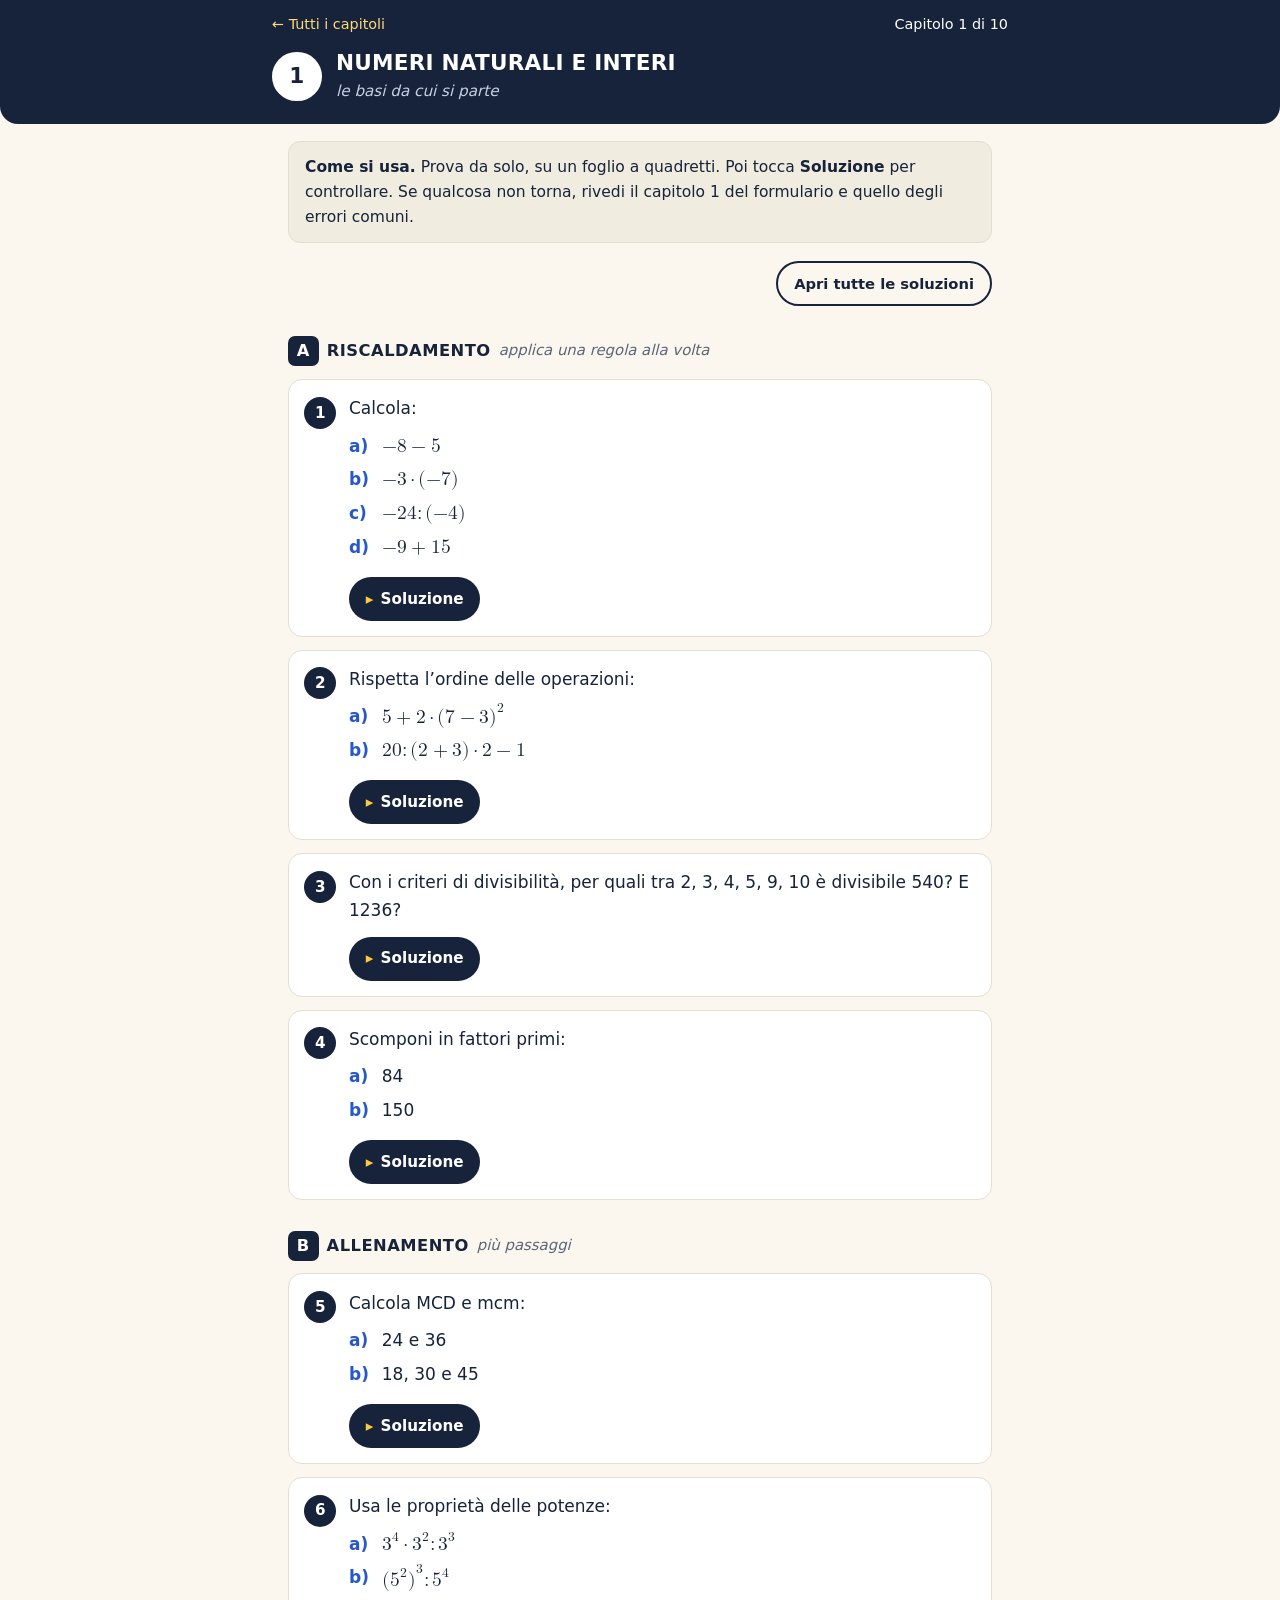
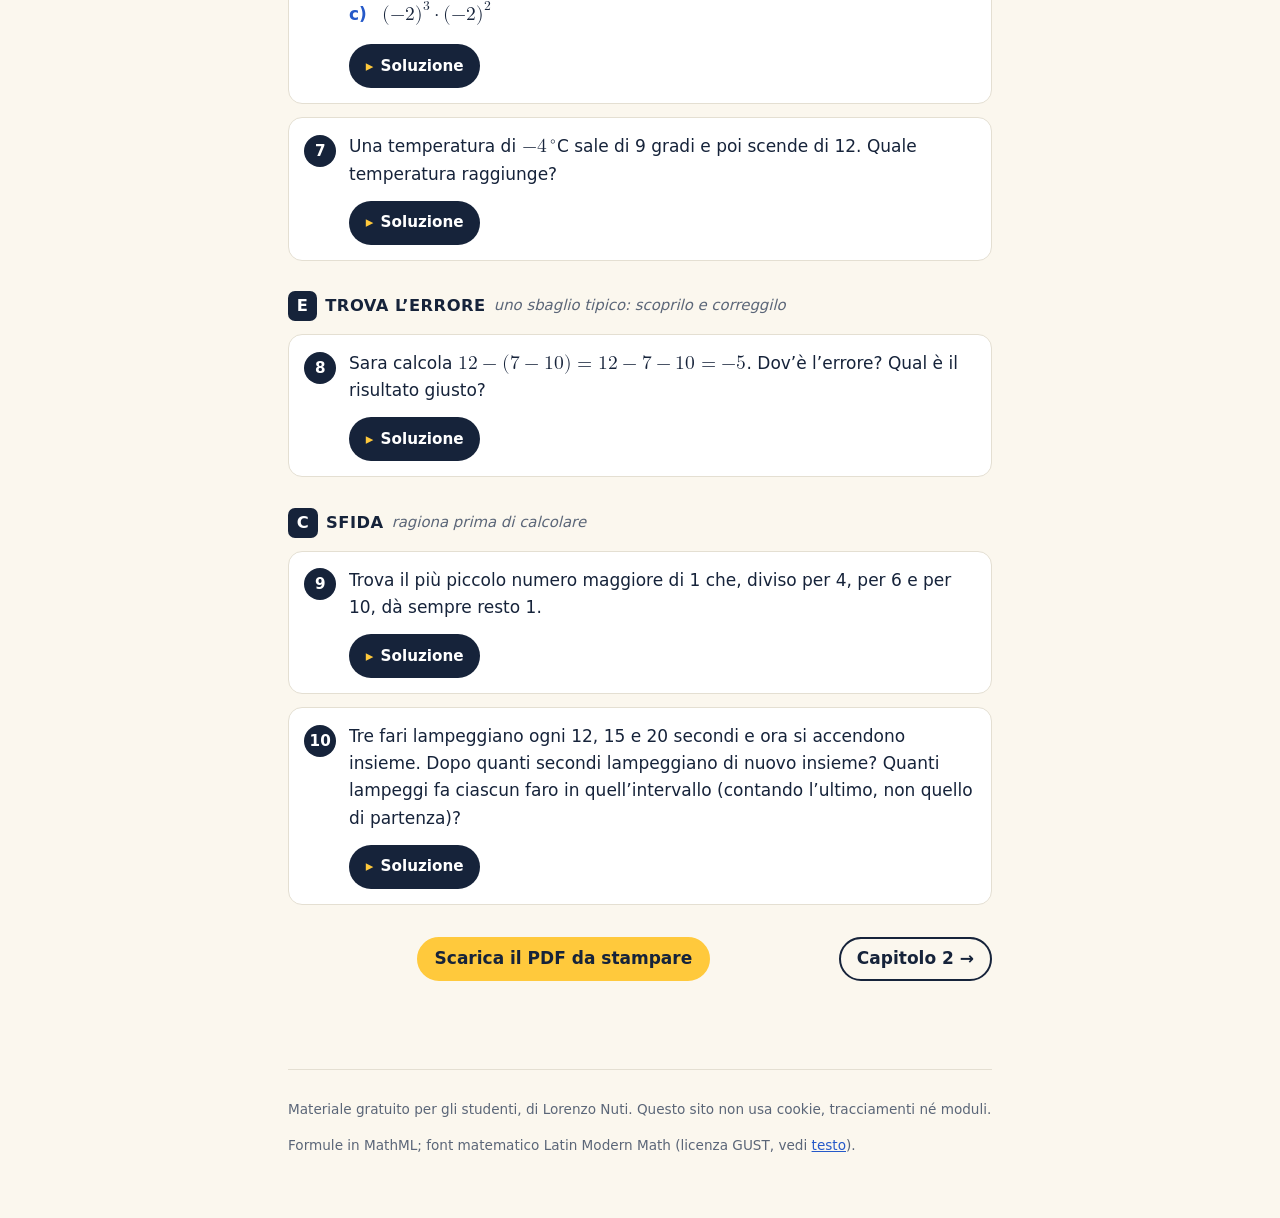
==== c1.html @ c4852291 "Add files via upload" ====
<!doctype html>
<html lang="it">
<head>
<meta charset="utf-8">
<meta name="viewport" content="width=device-width, initial-scale=1">
<meta name="theme-color" content="#16233a">
<title>Cap. 1 · Numeri naturali e interi — Matematica primo anno</title>
<meta name="description" content="Esercizi di autoverifica: Numeri naturali e interi. Matematica primo anno, di Lorenzo Nuti.">
<link rel="icon" href="data:image/svg+xml,%3Csvg xmlns='http://www.w3.org/2000/svg' viewBox='0 0 32 32'%3E%3Crect width='32' height='32' rx='7' fill='%2316233a'/%3E%3Ctext x='16' y='23' font-size='20' text-anchor='middle' fill='%23ffc93c' font-family='serif'%3E%E2%88%91%3C/text%3E%3C/svg%3E">
<link rel="stylesheet" href="style.css">
</head>
<body>
<header class="top"><div class="in">
<div class="nav"><a href="index.html">← Tutti i capitoli</a><span>Capitolo 1 di 10</span></div>
<div class="hd"><div class="badge">1</div><div><h1>Numeri naturali e interi</h1><p>le basi da cui si parte</p></div></div>
</div></header>
<main class="wrap">
<div class="how"><b>Come si usa.</b> Prova da solo, su un foglio a quadretti. Poi tocca <b>Soluzione</b> per controllare. Se qualcosa non torna, rivedi il capitolo&nbsp;1 del formulario e quello degli errori comuni.</div>
<p class="tools"><button id="tutte" type="button" hidden>Apri tutte le soluzioni</button></p>
<h2 class="lv lvA"><span class="l">A</span> Riscaldamento <small>applica una regola alla volta</small></h2>
<article class="ex" id="e1"><div class="num">1</div><div class="body"><div class="txt"><p>Calcola:</p><ul class="sub"><li><span class="lab">a)</span><span><math xmlns="http://www.w3.org/1998/Math/MathML" display="inline"><mrow><mo form="prefix">−</mo><mn>8</mn><mo>−</mo><mn>5</mn></mrow></math></span></li><li><span class="lab">b)</span><span><math xmlns="http://www.w3.org/1998/Math/MathML" display="inline"><mrow><mo form="prefix">−</mo><mn>3</mn><mo>⋅</mo><mrow><mo stretchy="false" form="prefix">(</mo><mo form="prefix">−</mo><mn>7</mn><mo stretchy="false" form="postfix">)</mo></mrow></mrow></math></span></li><li><span class="lab">c)</span><span><math xmlns="http://www.w3.org/1998/Math/MathML" display="inline"><mrow><mo form="prefix">−</mo><mn>24</mn><mo>:</mo><mrow><mo stretchy="false" form="prefix">(</mo><mo form="prefix">−</mo><mn>4</mn><mo stretchy="false" form="postfix">)</mo></mrow></mrow></math></span></li><li><span class="lab">d)</span><span><math xmlns="http://www.w3.org/1998/Math/MathML" display="inline"><mrow><mo form="prefix">−</mo><mn>9</mn><mo>+</mo><mn>15</mn></mrow></math></span></li></ul></div><details class="sol"><summary>Soluzione</summary><div class="sbody"><ul class="sub"><li><span class="lab">a)</span><span><math xmlns="http://www.w3.org/1998/Math/MathML" display="inline"><mrow><mo form="prefix">−</mo><mn>13</mn></mrow></math></span></li><li><span class="lab">b)</span><span><math display="inline" xmlns="http://www.w3.org/1998/Math/MathML"><mn>21</mn></math></span></li><li><span class="lab">c)</span><span><math display="inline" xmlns="http://www.w3.org/1998/Math/MathML"><mn>6</mn></math></span></li><li><span class="lab">d)</span><span><math display="inline" xmlns="http://www.w3.org/1998/Math/MathML"><mn>6</mn></math></span></li></ul></div></details></div></article>
<article class="ex" id="e2"><div class="num">2</div><div class="body"><div class="txt"><p>Rispetta l’ordine delle operazioni:</p><ul class="sub"><li><span class="lab">a)</span><span><math xmlns="http://www.w3.org/1998/Math/MathML" display="inline"><mrow><mn>5</mn><mo>+</mo><mn>2</mn><mo>⋅</mo><msup><mrow><mo stretchy="false" form="prefix">(</mo><mn>7</mn><mo>−</mo><mn>3</mn><mo stretchy="false" form="postfix">)</mo></mrow><mn>2</mn></msup></mrow></math></span></li><li><span class="lab">b)</span><span><math xmlns="http://www.w3.org/1998/Math/MathML" display="inline"><mrow><mn>20</mn><mo>:</mo><mrow><mo stretchy="false" form="prefix">(</mo><mn>2</mn><mo>+</mo><mn>3</mn><mo stretchy="false" form="postfix">)</mo></mrow><mo>⋅</mo><mn>2</mn><mo>−</mo><mn>1</mn></mrow></math></span></li></ul></div><details class="sol"><summary>Soluzione</summary><div class="sbody"><ul class="sub"><li><span class="lab">a)</span><span><math display="inline" xmlns="http://www.w3.org/1998/Math/MathML"><mrow><mn>5</mn><mo>+</mo><mn>2</mn><mo>⋅</mo><mn>16</mn><mo>=</mo><mn>37</mn></mrow></math></span></li><li><span class="lab">b)</span><span><math xmlns="http://www.w3.org/1998/Math/MathML" display="inline"><mrow><mn>20</mn><mo>:</mo><mn>5</mn><mo>⋅</mo><mn>2</mn><mo>−</mo><mn>1</mn></mrow></math><wbr><math xmlns="http://www.w3.org/1998/Math/MathML" display="inline"><mrow><mo form="infix">=</mo><mn>4</mn><mo>⋅</mo><mn>2</mn><mo>−</mo><mn>1</mn></mrow></math><wbr><math xmlns="http://www.w3.org/1998/Math/MathML" display="inline"><mrow><mo form="infix">=</mo><mn>7</mn></mrow></math></span></li></ul></div></details></div></article>
<article class="ex" id="e3"><div class="num">3</div><div class="body"><div class="txt"><p>Con i criteri di divisibilità, per quali tra 2, 3, 4, 5, 9, 10 è
divisibile 540? E 1236?</p></div><details class="sol"><summary>Soluzione</summary><div class="sbody"><p>540: per tutti (2, 3, 4, 5, 9, 10). 1236: per 2, 3 e 4 (le cifre
sommano
<span class="nb"><math display="inline" xmlns="http://www.w3.org/1998/Math/MathML"><mn>12</mn></math>,</span>
multiplo di 3 ma non di 9; finisce per 6; 36 è multiplo di 4).</p></div></details></div></article>
<article class="ex" id="e4"><div class="num">4</div><div class="body"><div class="txt"><p>Scomponi in fattori primi:</p><ul class="sub"><li><span class="lab">a)</span><span>84</span></li><li><span class="lab">b)</span><span>150</span></li></ul></div><details class="sol"><summary>Soluzione</summary><div class="sbody"><ul class="sub"><li><span class="lab">a)</span><span><math display="inline" xmlns="http://www.w3.org/1998/Math/MathML"><mrow><mn>84</mn><mo>=</mo><msup><mn>2</mn><mn>2</mn></msup><mo>⋅</mo><mn>3</mn><mo>⋅</mo><mn>7</mn></mrow></math></span></li><li><span class="lab">b)</span><span><math display="inline" xmlns="http://www.w3.org/1998/Math/MathML"><mrow><mn>150</mn><mo>=</mo><mn>2</mn><mo>⋅</mo><mn>3</mn><mo>⋅</mo><msup><mn>5</mn><mn>2</mn></msup></mrow></math></span></li></ul></div></details></div></article>
<h2 class="lv lvB"><span class="l">B</span> Allenamento <small>più passaggi</small></h2>
<article class="ex" id="e5"><div class="num">5</div><div class="body"><div class="txt"><p>Calcola MCD e mcm:</p><ul class="sub"><li><span class="lab">a)</span><span>24 e 36</span></li><li><span class="lab">b)</span><span>18, 30 e 45</span></li></ul></div><details class="sol"><summary>Soluzione</summary><div class="sbody"><ul class="sub"><li><span class="lab">a)</span><span><span class="nb"><math display="inline" xmlns="http://www.w3.org/1998/Math/MathML"><mrow><mn>24</mn><mo>=</mo><msup><mn>2</mn><mn>3</mn></msup><mo>⋅</mo><mn>3</mn></mrow></math>,</span>
<span class="nb"><math display="inline" xmlns="http://www.w3.org/1998/Math/MathML"><mrow><mn>36</mn><mo>=</mo><msup><mn>2</mn><mn>2</mn></msup><mo>⋅</mo><msup><mn>3</mn><mn>2</mn></msup></mrow></math>:</span>
MCD
<span class="nb"><math display="inline" xmlns="http://www.w3.org/1998/Math/MathML"><mrow><mo>=</mo><msup><mn>2</mn><mn>2</mn></msup><mo>⋅</mo><mn>3</mn><mo>=</mo><mn>12</mn></mrow></math>,</span>
mcm
<span class="nb"><math display="inline" xmlns="http://www.w3.org/1998/Math/MathML"><mrow><mo>=</mo><msup><mn>2</mn><mn>3</mn></msup><mo>⋅</mo><msup><mn>3</mn><mn>2</mn></msup><mo>=</mo><mn>72</mn></mrow></math>.</span></span></li><li><span class="lab">b)</span><span><span class="nb"><math display="inline" xmlns="http://www.w3.org/1998/Math/MathML"><mrow><mn>18</mn><mo>=</mo><mn>2</mn><mo>⋅</mo><msup><mn>3</mn><mn>2</mn></msup></mrow></math>,</span>
<span class="nb"><math display="inline" xmlns="http://www.w3.org/1998/Math/MathML"><mrow><mn>30</mn><mo>=</mo><mn>2</mn><mo>⋅</mo><mn>3</mn><mo>⋅</mo><mn>5</mn></mrow></math>,</span>
<span class="nb"><math display="inline" xmlns="http://www.w3.org/1998/Math/MathML"><mrow><mn>45</mn><mo>=</mo><msup><mn>3</mn><mn>2</mn></msup><mo>⋅</mo><mn>5</mn></mrow></math>:</span>
MCD
<span class="nb"><math display="inline" xmlns="http://www.w3.org/1998/Math/MathML"><mrow><mo>=</mo><mn>3</mn></mrow></math>,</span>
mcm
<math display="inline" xmlns="http://www.w3.org/1998/Math/MathML"><mrow><mo>=</mo><mn>2</mn><mo>⋅</mo><msup><mn>3</mn><mn>2</mn></msup><mo>⋅</mo><mn>5</mn><mo>=</mo><mn>90</mn></mrow></math></span></li></ul></div></details></div></article>
<article class="ex" id="e6"><div class="num">6</div><div class="body"><div class="txt"><p>Usa le proprietà delle potenze:</p><ul class="sub"><li><span class="lab">a)</span><span><math display="inline" xmlns="http://www.w3.org/1998/Math/MathML"><mrow><msup><mn>3</mn><mn>4</mn></msup><mo>⋅</mo><msup><mn>3</mn><mn>2</mn></msup><mo>:</mo><msup><mn>3</mn><mn>3</mn></msup></mrow></math></span></li><li><span class="lab">b)</span><span><math xmlns="http://www.w3.org/1998/Math/MathML" display="inline"><mrow><msup><mrow><mo stretchy="false" form="prefix">(</mo><msup><mn>5</mn><mn>2</mn></msup><mo stretchy="false" form="postfix">)</mo></mrow><mn>3</mn></msup><mo>:</mo><msup><mn>5</mn><mn>4</mn></msup></mrow></math></span></li><li><span class="lab">c)</span><span><math xmlns="http://www.w3.org/1998/Math/MathML" display="inline"><mrow><msup><mrow><mo stretchy="false" form="prefix">(</mo><mo form="prefix">−</mo><mn>2</mn><mo stretchy="false" form="postfix">)</mo></mrow><mn>3</mn></msup><mo>⋅</mo><msup><mrow><mo stretchy="false" form="prefix">(</mo><mo form="prefix">−</mo><mn>2</mn><mo stretchy="false" form="postfix">)</mo></mrow><mn>2</mn></msup></mrow></math></span></li></ul></div><details class="sol"><summary>Soluzione</summary><div class="sbody"><ul class="sub"><li><span class="lab">a)</span><span><math display="inline" xmlns="http://www.w3.org/1998/Math/MathML"><mrow><msup><mn>3</mn><mrow><mn>4</mn><mo>+</mo><mn>2</mn><mo>−</mo><mn>3</mn></mrow></msup><mo>=</mo><msup><mn>3</mn><mn>3</mn></msup><mo>=</mo><mn>27</mn></mrow></math></span></li><li><span class="lab">b)</span><span><math display="inline" xmlns="http://www.w3.org/1998/Math/MathML"><mrow><msup><mn>5</mn><mn>6</mn></msup><mo>:</mo><msup><mn>5</mn><mn>4</mn></msup><mo>=</mo><msup><mn>5</mn><mn>2</mn></msup><mo>=</mo><mn>25</mn></mrow></math></span></li><li><span class="lab">c)</span><span><math xmlns="http://www.w3.org/1998/Math/MathML" display="inline"><mrow><msup><mrow><mo stretchy="false" form="prefix">(</mo><mo form="prefix">−</mo><mn>2</mn><mo stretchy="false" form="postfix">)</mo></mrow><mn>5</mn></msup><mo>=</mo><mo form="prefix">−</mo><mn>32</mn></mrow></math></span></li></ul></div></details></div></article>
<article class="ex" id="e7"><div class="num">7</div><div class="body"><div class="txt"><p>Una temperatura di
<math xmlns="http://www.w3.org/1998/Math/MathML" display="inline"><mrow><mo form="prefix">−</mo><mn>4</mn><msup><mspace width="0.167em"/><mo>∘</mo></msup></mrow></math>C
sale di 9 gradi e poi scende di 12. Quale temperatura raggiunge?</p></div><details class="sol"><summary>Soluzione</summary><div class="sbody"><p><span class="nb"><math xmlns="http://www.w3.org/1998/Math/MathML" display="inline"><mrow><mo form="prefix">−</mo><mn>4</mn><mo>+</mo><mn>9</mn><mo>−</mo><mn>12</mn><mo>=</mo><mo form="prefix">−</mo><mn>7</mn></mrow></math>,</span>
quindi
<math xmlns="http://www.w3.org/1998/Math/MathML" display="inline"><mrow><mo form="prefix">−</mo><mn>7</mn><msup><mspace width="0.167em"/><mo>∘</mo></msup></mrow></math>C.</p></div></details></div></article>
<h2 class="lv lvE"><span class="l">E</span> Trova l’errore <small>uno sbaglio tipico: scoprilo e correggilo</small></h2>
<article class="ex" id="e8"><div class="num">8</div><div class="body"><div class="txt"><p>Sara calcola
<math xmlns="http://www.w3.org/1998/Math/MathML" display="inline"><mrow><mn>12</mn><mo>−</mo><mrow><mo stretchy="false" form="prefix">(</mo><mn>7</mn><mo>−</mo><mn>10</mn><mo stretchy="false" form="postfix">)</mo></mrow></mrow></math><wbr><math xmlns="http://www.w3.org/1998/Math/MathML" display="inline"><mrow><mo form="infix">=</mo><mn>12</mn><mo>−</mo><mn>7</mn><mo>−</mo><mn>10</mn></mrow></math><wbr><span class="nb"><math xmlns="http://www.w3.org/1998/Math/MathML" display="inline"><mrow><mo form="infix">=</mo><mo form="prefix">−</mo><mn>5</mn></mrow></math>.</span>
Dov’è l’errore? Qual è il risultato giusto?</p></div><details class="sol"><summary>Soluzione</summary><div class="sbody"><p>Il segno meno davanti alla parentesi cambia i segni di tutti i
termini:
<math xmlns="http://www.w3.org/1998/Math/MathML" display="inline"><mrow><mn>12</mn><mo>−</mo><mrow><mo stretchy="false" form="prefix">(</mo><mn>7</mn><mo>−</mo><mn>10</mn><mo stretchy="false" form="postfix">)</mo></mrow></mrow></math><wbr><math xmlns="http://www.w3.org/1998/Math/MathML" display="inline"><mrow><mo form="infix">=</mo><mn>12</mn><mo>−</mo><mn>7</mn><mo>+</mo><mn>10</mn></mrow></math><wbr><span class="nb"><math xmlns="http://www.w3.org/1998/Math/MathML" display="inline"><mrow><mo form="infix">=</mo><mn>15</mn></mrow></math>.</span></p></div></details></div></article>
<h2 class="lv lvC"><span class="l">C</span> Sfida <small>ragiona prima di calcolare</small></h2>
<article class="ex" id="e9"><div class="num">9</div><div class="body"><div class="txt"><p>Trova il più piccolo numero maggiore di 1 che, diviso per 4, per 6 e
per 10, dà sempre resto 1.</p></div><details class="sol"><summary>Soluzione</summary><div class="sbody"><p>Il numero meno 1 deve essere multiplo di 4, 6 e 10:
<span class="nb"><math xmlns="http://www.w3.org/1998/Math/MathML" display="inline"><mrow><mtext mathvariant="normal">mcm</mtext><mrow><mo stretchy="false" form="prefix">(</mo><mn>4</mn><mo>,</mo><mn>6</mn><mo>,</mo><mn>10</mn><mo stretchy="false" form="postfix">)</mo></mrow><mo>=</mo><mn>60</mn></mrow></math>.</span>
Il numero è
<span class="nb"><math display="inline" xmlns="http://www.w3.org/1998/Math/MathML"><mrow><mn>60</mn><mo>+</mo><mn>1</mn><mo>=</mo><mn>61</mn></mrow></math>.</span></p></div></details></div></article>
<article class="ex" id="e10"><div class="num">10</div><div class="body"><div class="txt"><p>Tre fari lampeggiano ogni 12, 15 e 20 secondi e ora si accendono
insieme. Dopo quanti secondi lampeggiano di nuovo insieme? Quanti
lampeggi fa ciascun faro in quell’intervallo (contando l’ultimo, non
quello di partenza)?</p></div><details class="sol"><summary>Soluzione</summary><div class="sbody"><p><math xmlns="http://www.w3.org/1998/Math/MathML" display="inline"><mrow><mtext mathvariant="normal">mcm</mtext><mrow><mo stretchy="false" form="prefix">(</mo><mn>12</mn><mo>,</mo><mn>15</mn><mo>,</mo><mn>20</mn><mo stretchy="false" form="postfix">)</mo></mrow></mrow></math><wbr><span class="nb"><math xmlns="http://www.w3.org/1998/Math/MathML" display="inline"><mrow><mo form="infix">=</mo><mn>60</mn></mrow></math>:</span>
dopo 60 secondi. Lampeggi:
<span class="nb"><math display="inline" xmlns="http://www.w3.org/1998/Math/MathML"><mrow><mn>60</mn><mo>:</mo><mn>12</mn><mo>=</mo><mn>5</mn></mrow></math>,</span>
<span class="nb"><math display="inline" xmlns="http://www.w3.org/1998/Math/MathML"><mrow><mn>60</mn><mo>:</mo><mn>15</mn><mo>=</mo><mn>4</mn></mrow></math>,</span>
<span class="nb"><math display="inline" xmlns="http://www.w3.org/1998/Math/MathML"><mrow><mn>60</mn><mo>:</mo><mn>20</mn><mo>=</mo><mn>3</mn></mrow></math>.</span></p></div></details></div></article>
<nav class="bottom" aria-label="Navigazione tra i capitoli"><span></span><a class="pdf" href="c1.pdf">Scarica il PDF da stampare</a><a href="c2.html">Capitolo 2 →</a></nav>
</main>
<div class="wrap"><footer>
<p>Materiale gratuito per gli studenti, di Lorenzo Nuti. Questo sito non usa cookie, tracciamenti né moduli.</p>
<p>Formule in MathML; font matematico Latin Modern Math (licenza GUST, vedi <a href="LICENZA-font-GUST.txt">testo</a>).</p>
</footer>
</div>
<script>
(function(){var b=document.getElementById('tutte');if(!b)return;b.hidden=false;var open=false;
b.addEventListener('click',function(){open=!open;
document.querySelectorAll('details.sol').forEach(function(d){d.open=open;});
b.textContent=open?'Chiudi tutte le soluzioni':'Apri tutte le soluzioni';});})();
</script>
</body></html>
---- style.css ----
/* Sito esercizi - Matematica primo anno. Nessuna risorsa esterna: font di sistema + font matematico incluso. */
@font-face{font-family:"Latin Modern Math";src:url("latinmodern-math.woff") format("woff");font-display:swap}
:root{--navy:#16233a;--azure:#2f6fed;--azureD:#2559c9;--amber:#ffc93c;
  --bg:#fbf7ee;--card:#ffffff;--ink:#16233a;--muted:#5b6678;--line:#e4dfd2;--soft:#f1ece0}
@media (prefers-color-scheme:dark){
  :root{--bg:#0f1829;--card:#172338;--ink:#eef1f7;--muted:#a6b0c2;--line:#2a3a56;--soft:#1d2c46;--azureD:#8fb4ff}
}
*{box-sizing:border-box}
html{-webkit-text-size-adjust:100%}
body{margin:0;background:var(--bg);color:var(--ink);
  font-family:system-ui,-apple-system,"Segoe UI",Roboto,"Helvetica Neue",Arial,sans-serif;
  font-size:1.0625rem;line-height:1.6}
math{font-family:"Latin Modern Math",math;font-size:1.15em}
.wrap{max-width:46rem;margin:0 auto;padding:0 1rem 3rem}
a{color:var(--azureD)}
a:focus-visible,summary:focus-visible,button:focus-visible{outline:3px solid var(--amber);outline-offset:2px}

.top{background:var(--navy);color:#fff;border-radius:0 0 18px 18px;padding:.8rem 1rem 1.3rem}
.top .in{max-width:46rem;margin:0 auto}
.nav{display:flex;justify-content:space-between;gap:.5rem;font-size:.9rem;margin-bottom:.9rem}
.nav a{color:#ffd978;text-decoration:none}
.hd{display:flex;align-items:center;gap:.9rem}
.badge{flex:none;width:3.1rem;height:3.1rem;border-radius:50%;background:#fff;color:var(--navy);
  display:flex;align-items:center;justify-content:center;font-weight:800;font-size:1.35rem}
.hd h1{margin:0;font-size:1.35rem;line-height:1.2;letter-spacing:.01em;text-transform:uppercase}
.hd p{margin:.15rem 0 0;color:#c7d0e2;font-style:italic;font-size:.95rem}

.how{background:var(--soft);border:1px solid var(--line);border-radius:12px;padding:.8rem 1rem;margin:1.1rem 0;font-size:.97rem}
.tools{margin:.2rem 0 0;text-align:right}
button{font:inherit;font-weight:600;font-size:.92rem;border:2px solid var(--navy);background:transparent;color:var(--ink);
  border-radius:999px;padding:.55rem 1rem;min-height:44px;cursor:pointer}
@media (prefers-color-scheme:dark){button{border-color:var(--amber)}}

h2.lv{display:flex;flex-wrap:wrap;align-items:center;gap:.5rem;margin:1.9rem 0 .2rem;font-size:1.02rem;text-transform:uppercase;letter-spacing:.03em}
h2.lv .l{background:var(--navy);color:#fff;border-radius:7px;padding:.12rem .55rem;font-weight:800}
h2.lv small{text-transform:none;letter-spacing:0;font-weight:400;font-style:italic;color:var(--muted);font-size:.93rem}
.lvE .l{background:var(--amber);color:var(--navy)}
.lvC .l{background:var(--azure)}

.ex{display:flex;gap:.8rem;background:var(--card);border:1px solid var(--line);border-radius:14px;padding:.95rem;margin:.8rem 0}
.num{flex:none;width:2rem;height:2rem;border-radius:50%;background:var(--navy);color:#fff;font-weight:700;font-size:.95rem;
  display:flex;align-items:center;justify-content:center;margin-top:.1rem}
.body{flex:1;min-width:0}
.txt p{margin:0}
.sub{list-style:none;margin:.45rem 0 0;padding:0}
.sub li{display:flex;gap:.55rem;padding:.2rem 0}
.lab{flex:none;min-width:1.5rem;font-weight:700;color:var(--azureD)}
.sub li>span:last-child{min-width:0}

details.sol{margin-top:.8rem}
summary{display:inline-flex;align-items:center;min-height:44px;padding:0 1.05rem;border-radius:999px;
  background:var(--navy);color:#fff;font-weight:600;font-size:.95rem;cursor:pointer;list-style:none;user-select:none}
summary::-webkit-details-marker{display:none}
summary::before{content:"\25B8";margin-right:.45rem;color:var(--amber)}
details[open] summary::before{content:"\25BE"}
.sbody{margin-top:.6rem;padding:.7rem .9rem;border-left:5px solid var(--amber);background:var(--soft);border-radius:0 10px 10px 0}
.sbody p{margin:0}

.bottom{display:flex;flex-wrap:wrap;gap:.6rem;justify-content:space-between;margin:2rem 0 1rem}
.bottom a{display:inline-flex;align-items:center;min-height:44px;padding:0 1rem;border-radius:999px;border:2px solid var(--navy);
  text-decoration:none;font-weight:600;color:var(--ink)}
.bottom a.pdf{background:var(--amber);border-color:var(--amber);color:var(--navy)}
@media (prefers-color-scheme:dark){.bottom a{border-color:var(--amber)}}
footer{color:var(--muted);font-size:.85rem;border-top:1px solid var(--line);padding-top:1rem;margin-top:1.5rem}

/* indice */
.grid{display:grid;gap:.7rem;grid-template-columns:1fr;margin:1.2rem 0}
@media (min-width:560px){.grid{grid-template-columns:1fr 1fr}}
.card{display:flex;align-items:center;gap:.85rem;background:var(--card);border:1px solid var(--line);border-radius:14px;padding:.85rem;
  text-decoration:none;color:var(--ink);min-height:4.2rem}
.card:hover{border-color:var(--azure)}
.card .badge{width:2.6rem;height:2.6rem;font-size:1.1rem;background:var(--navy);color:#fff}
.card b{display:block;line-height:1.25}
.card small{color:var(--muted)}
.steps{margin:.3rem 0 0;padding-left:1.2rem}

/* rete di sicurezza: una formula che non riesce ad andare a capo scorre dentro il suo riquadro */
.txt,.sbody{overflow-x:auto;overflow-y:hidden}

/* schermi stretti: meno margini annidati, cosi' le formule hanno piu' spazio */
@media (max-width:430px){
  .wrap{padding-left:.75rem;padding-right:.75rem}
  .top{padding-left:.75rem;padding-right:.75rem}
  .ex{gap:.5rem;padding:.8rem .7rem}
  .num{width:1.7rem;height:1.7rem;font-size:.85rem}
  .sbody{padding:.55rem .6rem;border-left-width:4px}
  .sub li{gap:.4rem}
  .lab{min-width:1.2rem}
}
@media (max-width:380px){ math{font-size:1.05em} body{font-size:1rem} }

.card small{display:block;line-height:1.35;margin-top:.15rem}

.nb{white-space:nowrap}

.txt>.sub:first-child{margin-top:0}
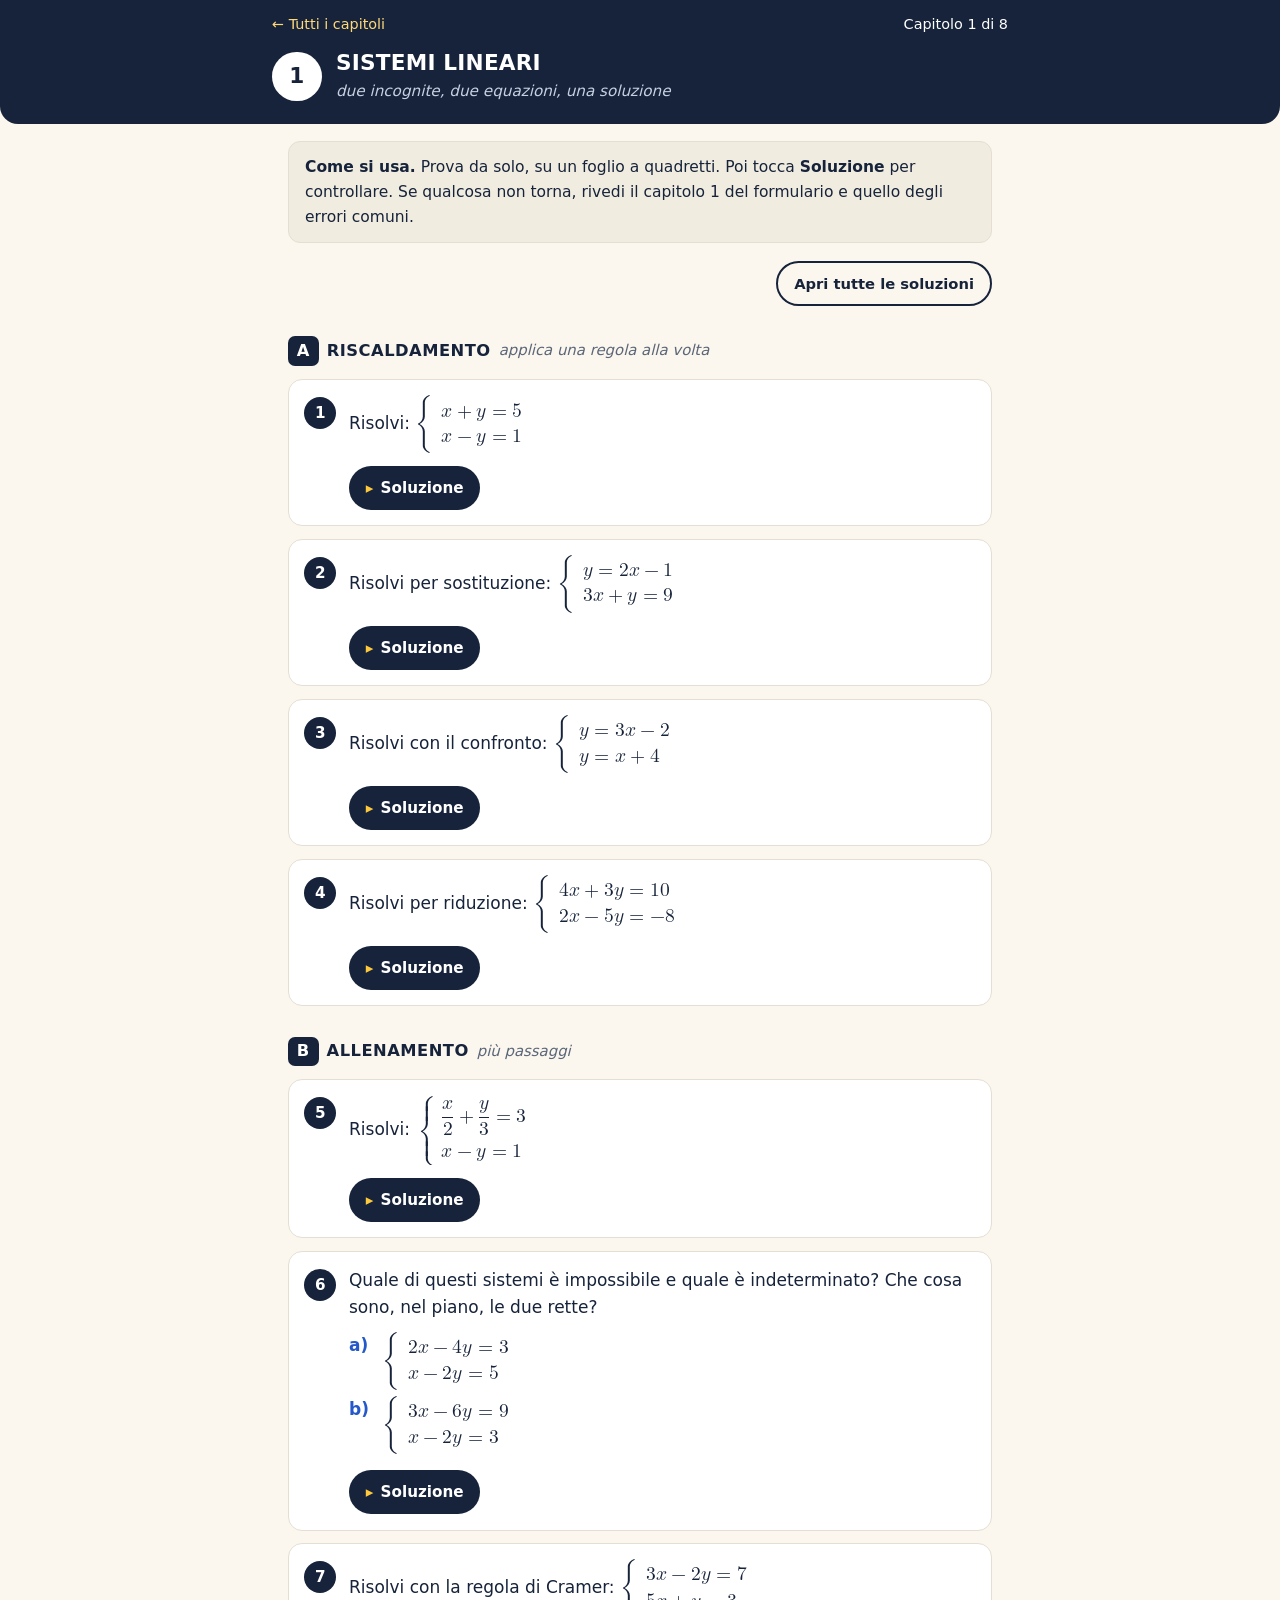
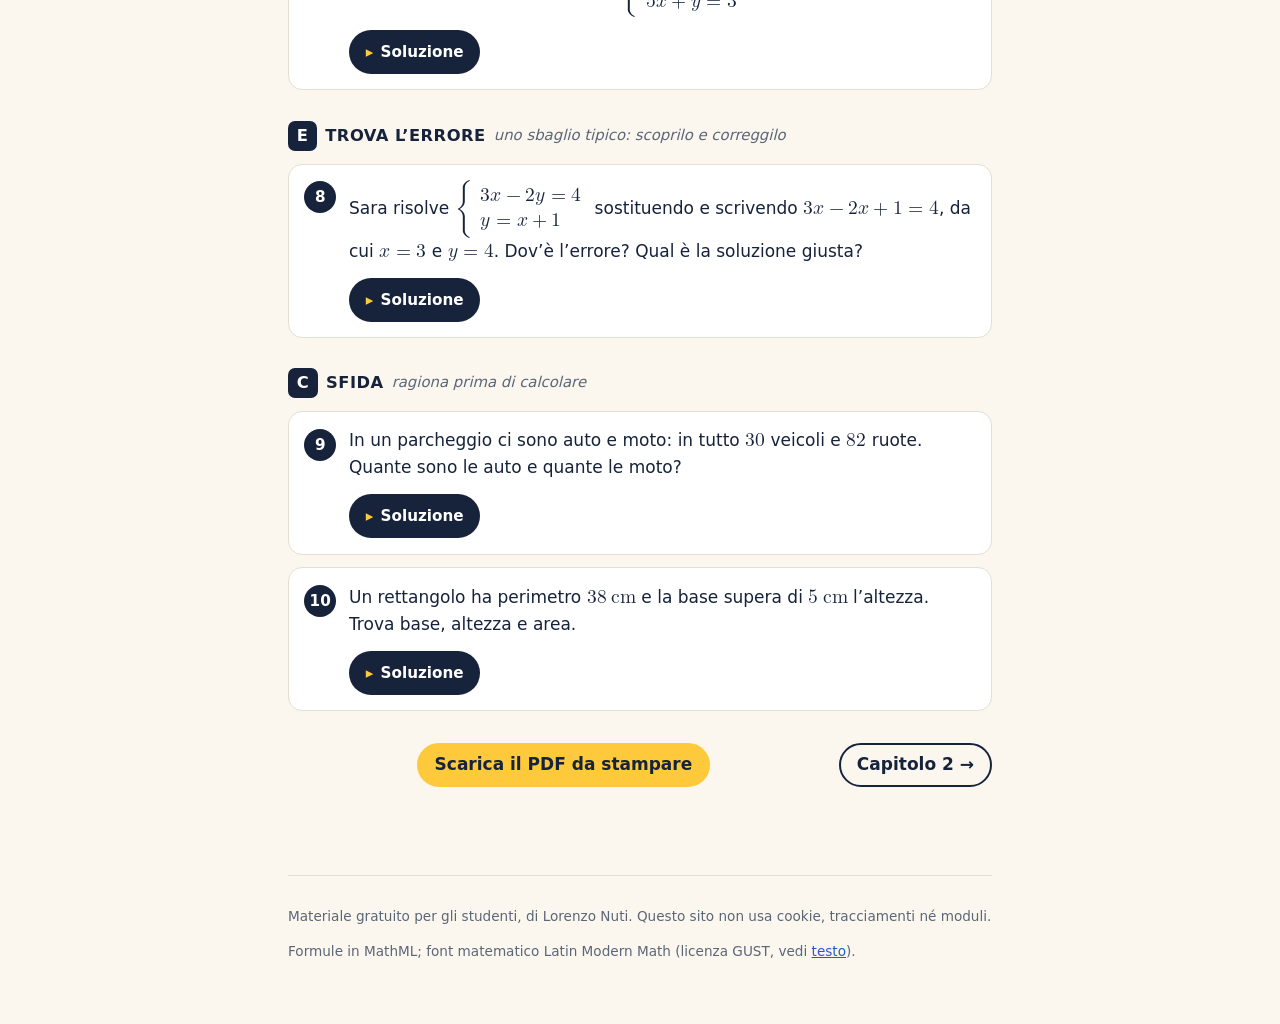
==== commit ff05a2a7: "Add files via upload Es seconda" ====
--- a/c1.html
+++ b/c1.html
@@ -4,72 +4,38 @@
 <meta charset="utf-8">
 <meta name="viewport" content="width=device-width, initial-scale=1">
 <meta name="theme-color" content="#16233a">
-<title>Cap. 1 · Numeri naturali e interi — Matematica primo anno</title>
-<meta name="description" content="Esercizi di autoverifica: Numeri naturali e interi. Matematica primo anno, di Lorenzo Nuti.">
+<title>Cap. 1 · Sistemi lineari — Matematica secondo anno</title>
+<meta name="description" content="Esercizi di autoverifica: Sistemi lineari. Matematica secondo anno, di Lorenzo Nuti.">
 <link rel="icon" href="data:image/svg+xml,%3Csvg xmlns='http://www.w3.org/2000/svg' viewBox='0 0 32 32'%3E%3Crect width='32' height='32' rx='7' fill='%2316233a'/%3E%3Ctext x='16' y='23' font-size='20' text-anchor='middle' fill='%23ffc93c' font-family='serif'%3E%E2%88%91%3C/text%3E%3C/svg%3E">
-<link rel="stylesheet" href="style.css">
+<link rel="stylesheet" href="../style.css">
 </head>
 <body>
 <header class="top"><div class="in">
-<div class="nav"><a href="index.html">← Tutti i capitoli</a><span>Capitolo 1 di 10</span></div>
-<div class="hd"><div class="badge">1</div><div><h1>Numeri naturali e interi</h1><p>le basi da cui si parte</p></div></div>
+<div class="nav"><a href="index.html">← Tutti i capitoli</a><span>Capitolo 1 di 8</span></div>
+<div class="hd"><div class="badge">1</div><div><h1>Sistemi lineari</h1><p>due incognite, due equazioni, una soluzione</p></div></div>
 </div></header>
 <main class="wrap">
 <div class="how"><b>Come si usa.</b> Prova da solo, su un foglio a quadretti. Poi tocca <b>Soluzione</b> per controllare. Se qualcosa non torna, rivedi il capitolo&nbsp;1 del formulario e quello degli errori comuni.</div>
 <p class="tools"><button id="tutte" type="button" hidden>Apri tutte le soluzioni</button></p>
 <h2 class="lv lvA"><span class="l">A</span> Riscaldamento <small>applica una regola alla volta</small></h2>
-<article class="ex" id="e1"><div class="num">1</div><div class="body"><div class="txt"><p>Calcola:</p><ul class="sub"><li><span class="lab">a)</span><span><math xmlns="http://www.w3.org/1998/Math/MathML" display="inline"><mrow><mo form="prefix">−</mo><mn>8</mn><mo>−</mo><mn>5</mn></mrow></math></span></li><li><span class="lab">b)</span><span><math xmlns="http://www.w3.org/1998/Math/MathML" display="inline"><mrow><mo form="prefix">−</mo><mn>3</mn><mo>⋅</mo><mrow><mo stretchy="false" form="prefix">(</mo><mo form="prefix">−</mo><mn>7</mn><mo stretchy="false" form="postfix">)</mo></mrow></mrow></math></span></li><li><span class="lab">c)</span><span><math xmlns="http://www.w3.org/1998/Math/MathML" display="inline"><mrow><mo form="prefix">−</mo><mn>24</mn><mo>:</mo><mrow><mo stretchy="false" form="prefix">(</mo><mo form="prefix">−</mo><mn>4</mn><mo stretchy="false" form="postfix">)</mo></mrow></mrow></math></span></li><li><span class="lab">d)</span><span><math xmlns="http://www.w3.org/1998/Math/MathML" display="inline"><mrow><mo form="prefix">−</mo><mn>9</mn><mo>+</mo><mn>15</mn></mrow></math></span></li></ul></div><details class="sol"><summary>Soluzione</summary><div class="sbody"><ul class="sub"><li><span class="lab">a)</span><span><math xmlns="http://www.w3.org/1998/Math/MathML" display="inline"><mrow><mo form="prefix">−</mo><mn>13</mn></mrow></math></span></li><li><span class="lab">b)</span><span><math display="inline" xmlns="http://www.w3.org/1998/Math/MathML"><mn>21</mn></math></span></li><li><span class="lab">c)</span><span><math display="inline" xmlns="http://www.w3.org/1998/Math/MathML"><mn>6</mn></math></span></li><li><span class="lab">d)</span><span><math display="inline" xmlns="http://www.w3.org/1998/Math/MathML"><mn>6</mn></math></span></li></ul></div></details></div></article>
-<article class="ex" id="e2"><div class="num">2</div><div class="body"><div class="txt"><p>Rispetta l’ordine delle operazioni:</p><ul class="sub"><li><span class="lab">a)</span><span><math xmlns="http://www.w3.org/1998/Math/MathML" display="inline"><mrow><mn>5</mn><mo>+</mo><mn>2</mn><mo>⋅</mo><msup><mrow><mo stretchy="false" form="prefix">(</mo><mn>7</mn><mo>−</mo><mn>3</mn><mo stretchy="false" form="postfix">)</mo></mrow><mn>2</mn></msup></mrow></math></span></li><li><span class="lab">b)</span><span><math xmlns="http://www.w3.org/1998/Math/MathML" display="inline"><mrow><mn>20</mn><mo>:</mo><mrow><mo stretchy="false" form="prefix">(</mo><mn>2</mn><mo>+</mo><mn>3</mn><mo stretchy="false" form="postfix">)</mo></mrow><mo>⋅</mo><mn>2</mn><mo>−</mo><mn>1</mn></mrow></math></span></li></ul></div><details class="sol"><summary>Soluzione</summary><div class="sbody"><ul class="sub"><li><span class="lab">a)</span><span><math display="inline" xmlns="http://www.w3.org/1998/Math/MathML"><mrow><mn>5</mn><mo>+</mo><mn>2</mn><mo>⋅</mo><mn>16</mn><mo>=</mo><mn>37</mn></mrow></math></span></li><li><span class="lab">b)</span><span><math xmlns="http://www.w3.org/1998/Math/MathML" display="inline"><mrow><mn>20</mn><mo>:</mo><mn>5</mn><mo>⋅</mo><mn>2</mn><mo>−</mo><mn>1</mn></mrow></math><wbr><math xmlns="http://www.w3.org/1998/Math/MathML" display="inline"><mrow><mo form="infix">=</mo><mn>4</mn><mo>⋅</mo><mn>2</mn><mo>−</mo><mn>1</mn></mrow></math><wbr><math xmlns="http://www.w3.org/1998/Math/MathML" display="inline"><mrow><mo form="infix">=</mo><mn>7</mn></mrow></math></span></li></ul></div></details></div></article>
-<article class="ex" id="e3"><div class="num">3</div><div class="body"><div class="txt"><p>Con i criteri di divisibilità, per quali tra 2, 3, 4, 5, 9, 10 è
-divisibile 540? E 1236?</p></div><details class="sol"><summary>Soluzione</summary><div class="sbody"><p>540: per tutti (2, 3, 4, 5, 9, 10). 1236: per 2, 3 e 4 (le cifre
-sommano
-<span class="nb"><math display="inline" xmlns="http://www.w3.org/1998/Math/MathML"><mn>12</mn></math>,</span>
-multiplo di 3 ma non di 9; finisce per 6; 36 è multiplo di 4).</p></div></details></div></article>
-<article class="ex" id="e4"><div class="num">4</div><div class="body"><div class="txt"><p>Scomponi in fattori primi:</p><ul class="sub"><li><span class="lab">a)</span><span>84</span></li><li><span class="lab">b)</span><span>150</span></li></ul></div><details class="sol"><summary>Soluzione</summary><div class="sbody"><ul class="sub"><li><span class="lab">a)</span><span><math display="inline" xmlns="http://www.w3.org/1998/Math/MathML"><mrow><mn>84</mn><mo>=</mo><msup><mn>2</mn><mn>2</mn></msup><mo>⋅</mo><mn>3</mn><mo>⋅</mo><mn>7</mn></mrow></math></span></li><li><span class="lab">b)</span><span><math display="inline" xmlns="http://www.w3.org/1998/Math/MathML"><mrow><mn>150</mn><mo>=</mo><mn>2</mn><mo>⋅</mo><mn>3</mn><mo>⋅</mo><msup><mn>5</mn><mn>2</mn></msup></mrow></math></span></li></ul></div></details></div></article>
+<article class="ex" id="e1"><div class="num">1</div><div class="body"><div class="txt"><p>Risolvi: <math display="inline" xmlns="http://www.w3.org/1998/Math/MathML"><mrow><mo stretchy="true" form="prefix">{</mo><mtable><mtr><mtd columnalign="left" style="text-align: left"><mi>x</mi><mo>+</mo><mi>y</mi><mo>=</mo><mn>5</mn></mtd></mtr><mtr><mtd columnalign="left" style="text-align: left"><mi>x</mi><mo>−</mo><mi>y</mi><mo>=</mo><mn>1</mn></mtd></mtr></mtable></mrow></math></p></div><details class="sol"><summary>Soluzione</summary><div class="sbody"><p><math display="inline" xmlns="http://www.w3.org/1998/Math/MathML"><mrow><mrow><mo stretchy="false" form="prefix">(</mo><mi>x</mi><mo>;</mo><mi>y</mi><mo stretchy="false" form="postfix">)</mo></mrow><mo>=</mo><mrow><mo stretchy="false" form="prefix">(</mo><mn>3</mn><mo>;</mo><mn>2</mn><mo stretchy="false" form="postfix">)</mo></mrow></mrow></math></p></div></details></div></article>
+<article class="ex" id="e2"><div class="num">2</div><div class="body"><div class="txt"><p>Risolvi per sostituzione: <math display="inline" xmlns="http://www.w3.org/1998/Math/MathML"><mrow><mo stretchy="true" form="prefix">{</mo><mtable><mtr><mtd columnalign="left" style="text-align: left"><mi>y</mi><mo>=</mo><mn>2</mn><mi>x</mi><mo>−</mo><mn>1</mn></mtd></mtr><mtr><mtd columnalign="left" style="text-align: left"><mn>3</mn><mi>x</mi><mo>+</mo><mi>y</mi><mo>=</mo><mn>9</mn></mtd></mtr></mtable></mrow></math></p></div><details class="sol"><summary>Soluzione</summary><div class="sbody"><p><math display="inline" xmlns="http://www.w3.org/1998/Math/MathML"><mrow><mrow><mo stretchy="false" form="prefix">(</mo><mi>x</mi><mo>;</mo><mi>y</mi><mo stretchy="false" form="postfix">)</mo></mrow><mo>=</mo><mrow><mo stretchy="false" form="prefix">(</mo><mn>2</mn><mo>;</mo><mn>3</mn><mo stretchy="false" form="postfix">)</mo></mrow></mrow></math></p></div></details></div></article>
+<article class="ex" id="e3"><div class="num">3</div><div class="body"><div class="txt"><p>Risolvi con il confronto: <math display="inline" xmlns="http://www.w3.org/1998/Math/MathML"><mrow><mo stretchy="true" form="prefix">{</mo><mtable><mtr><mtd columnalign="left" style="text-align: left"><mi>y</mi><mo>=</mo><mn>3</mn><mi>x</mi><mo>−</mo><mn>2</mn></mtd></mtr><mtr><mtd columnalign="left" style="text-align: left"><mi>y</mi><mo>=</mo><mi>x</mi><mo>+</mo><mn>4</mn></mtd></mtr></mtable></mrow></math></p></div><details class="sol"><summary>Soluzione</summary><div class="sbody"><p><math display="inline" xmlns="http://www.w3.org/1998/Math/MathML"><mrow><mrow><mo stretchy="false" form="prefix">(</mo><mi>x</mi><mo>;</mo><mi>y</mi><mo stretchy="false" form="postfix">)</mo></mrow><mo>=</mo><mrow><mo stretchy="false" form="prefix">(</mo><mn>3</mn><mo>;</mo><mn>7</mn><mo stretchy="false" form="postfix">)</mo></mrow></mrow></math></p></div></details></div></article>
+<article class="ex" id="e4"><div class="num">4</div><div class="body"><div class="txt"><p>Risolvi per riduzione: <math display="inline" xmlns="http://www.w3.org/1998/Math/MathML"><mrow><mo stretchy="true" form="prefix">{</mo><mtable><mtr><mtd columnalign="left" style="text-align: left"><mn>4</mn><mi>x</mi><mo>+</mo><mn>3</mn><mi>y</mi><mo>=</mo><mn>10</mn></mtd></mtr><mtr><mtd columnalign="left" style="text-align: left"><mn>2</mn><mi>x</mi><mo>−</mo><mn>5</mn><mi>y</mi><mo>=</mo><mo form="prefix">−</mo><mn>8</mn></mtd></mtr></mtable></mrow></math></p></div><details class="sol"><summary>Soluzione</summary><div class="sbody"><p><math display="inline" xmlns="http://www.w3.org/1998/Math/MathML"><mrow><mrow><mo stretchy="false" form="prefix">(</mo><mi>x</mi><mo>;</mo><mi>y</mi><mo stretchy="false" form="postfix">)</mo></mrow><mo>=</mo><mrow><mo stretchy="false" form="prefix">(</mo><mn>1</mn><mo>;</mo><mn>2</mn><mo stretchy="false" form="postfix">)</mo></mrow></mrow></math></p></div></details></div></article>
 <h2 class="lv lvB"><span class="l">B</span> Allenamento <small>più passaggi</small></h2>
-<article class="ex" id="e5"><div class="num">5</div><div class="body"><div class="txt"><p>Calcola MCD e mcm:</p><ul class="sub"><li><span class="lab">a)</span><span>24 e 36</span></li><li><span class="lab">b)</span><span>18, 30 e 45</span></li></ul></div><details class="sol"><summary>Soluzione</summary><div class="sbody"><ul class="sub"><li><span class="lab">a)</span><span><span class="nb"><math display="inline" xmlns="http://www.w3.org/1998/Math/MathML"><mrow><mn>24</mn><mo>=</mo><msup><mn>2</mn><mn>3</mn></msup><mo>⋅</mo><mn>3</mn></mrow></math>,</span>
-<span class="nb"><math display="inline" xmlns="http://www.w3.org/1998/Math/MathML"><mrow><mn>36</mn><mo>=</mo><msup><mn>2</mn><mn>2</mn></msup><mo>⋅</mo><msup><mn>3</mn><mn>2</mn></msup></mrow></math>:</span>
-MCD
-<span class="nb"><math display="inline" xmlns="http://www.w3.org/1998/Math/MathML"><mrow><mo>=</mo><msup><mn>2</mn><mn>2</mn></msup><mo>⋅</mo><mn>3</mn><mo>=</mo><mn>12</mn></mrow></math>,</span>
-mcm
-<span class="nb"><math display="inline" xmlns="http://www.w3.org/1998/Math/MathML"><mrow><mo>=</mo><msup><mn>2</mn><mn>3</mn></msup><mo>⋅</mo><msup><mn>3</mn><mn>2</mn></msup><mo>=</mo><mn>72</mn></mrow></math>.</span></span></li><li><span class="lab">b)</span><span><span class="nb"><math display="inline" xmlns="http://www.w3.org/1998/Math/MathML"><mrow><mn>18</mn><mo>=</mo><mn>2</mn><mo>⋅</mo><msup><mn>3</mn><mn>2</mn></msup></mrow></math>,</span>
-<span class="nb"><math display="inline" xmlns="http://www.w3.org/1998/Math/MathML"><mrow><mn>30</mn><mo>=</mo><mn>2</mn><mo>⋅</mo><mn>3</mn><mo>⋅</mo><mn>5</mn></mrow></math>,</span>
-<span class="nb"><math display="inline" xmlns="http://www.w3.org/1998/Math/MathML"><mrow><mn>45</mn><mo>=</mo><msup><mn>3</mn><mn>2</mn></msup><mo>⋅</mo><mn>5</mn></mrow></math>:</span>
-MCD
-<span class="nb"><math display="inline" xmlns="http://www.w3.org/1998/Math/MathML"><mrow><mo>=</mo><mn>3</mn></mrow></math>,</span>
-mcm
-<math display="inline" xmlns="http://www.w3.org/1998/Math/MathML"><mrow><mo>=</mo><mn>2</mn><mo>⋅</mo><msup><mn>3</mn><mn>2</mn></msup><mo>⋅</mo><mn>5</mn><mo>=</mo><mn>90</mn></mrow></math></span></li></ul></div></details></div></article>
-<article class="ex" id="e6"><div class="num">6</div><div class="body"><div class="txt"><p>Usa le proprietà delle potenze:</p><ul class="sub"><li><span class="lab">a)</span><span><math display="inline" xmlns="http://www.w3.org/1998/Math/MathML"><mrow><msup><mn>3</mn><mn>4</mn></msup><mo>⋅</mo><msup><mn>3</mn><mn>2</mn></msup><mo>:</mo><msup><mn>3</mn><mn>3</mn></msup></mrow></math></span></li><li><span class="lab">b)</span><span><math xmlns="http://www.w3.org/1998/Math/MathML" display="inline"><mrow><msup><mrow><mo stretchy="false" form="prefix">(</mo><msup><mn>5</mn><mn>2</mn></msup><mo stretchy="false" form="postfix">)</mo></mrow><mn>3</mn></msup><mo>:</mo><msup><mn>5</mn><mn>4</mn></msup></mrow></math></span></li><li><span class="lab">c)</span><span><math xmlns="http://www.w3.org/1998/Math/MathML" display="inline"><mrow><msup><mrow><mo stretchy="false" form="prefix">(</mo><mo form="prefix">−</mo><mn>2</mn><mo stretchy="false" form="postfix">)</mo></mrow><mn>3</mn></msup><mo>⋅</mo><msup><mrow><mo stretchy="false" form="prefix">(</mo><mo form="prefix">−</mo><mn>2</mn><mo stretchy="false" form="postfix">)</mo></mrow><mn>2</mn></msup></mrow></math></span></li></ul></div><details class="sol"><summary>Soluzione</summary><div class="sbody"><ul class="sub"><li><span class="lab">a)</span><span><math display="inline" xmlns="http://www.w3.org/1998/Math/MathML"><mrow><msup><mn>3</mn><mrow><mn>4</mn><mo>+</mo><mn>2</mn><mo>−</mo><mn>3</mn></mrow></msup><mo>=</mo><msup><mn>3</mn><mn>3</mn></msup><mo>=</mo><mn>27</mn></mrow></math></span></li><li><span class="lab">b)</span><span><math display="inline" xmlns="http://www.w3.org/1998/Math/MathML"><mrow><msup><mn>5</mn><mn>6</mn></msup><mo>:</mo><msup><mn>5</mn><mn>4</mn></msup><mo>=</mo><msup><mn>5</mn><mn>2</mn></msup><mo>=</mo><mn>25</mn></mrow></math></span></li><li><span class="lab">c)</span><span><math xmlns="http://www.w3.org/1998/Math/MathML" display="inline"><mrow><msup><mrow><mo stretchy="false" form="prefix">(</mo><mo form="prefix">−</mo><mn>2</mn><mo stretchy="false" form="postfix">)</mo></mrow><mn>5</mn></msup><mo>=</mo><mo form="prefix">−</mo><mn>32</mn></mrow></math></span></li></ul></div></details></div></article>
-<article class="ex" id="e7"><div class="num">7</div><div class="body"><div class="txt"><p>Una temperatura di
-<math xmlns="http://www.w3.org/1998/Math/MathML" display="inline"><mrow><mo form="prefix">−</mo><mn>4</mn><msup><mspace width="0.167em"/><mo>∘</mo></msup></mrow></math>C
-sale di 9 gradi e poi scende di 12. Quale temperatura raggiunge?</p></div><details class="sol"><summary>Soluzione</summary><div class="sbody"><p><span class="nb"><math xmlns="http://www.w3.org/1998/Math/MathML" display="inline"><mrow><mo form="prefix">−</mo><mn>4</mn><mo>+</mo><mn>9</mn><mo>−</mo><mn>12</mn><mo>=</mo><mo form="prefix">−</mo><mn>7</mn></mrow></math>,</span>
-quindi
-<math xmlns="http://www.w3.org/1998/Math/MathML" display="inline"><mrow><mo form="prefix">−</mo><mn>7</mn><msup><mspace width="0.167em"/><mo>∘</mo></msup></mrow></math>C.</p></div></details></div></article>
+<article class="ex" id="e5"><div class="num">5</div><div class="body"><div class="txt"><p>Risolvi: <math display="inline" xmlns="http://www.w3.org/1998/Math/MathML"><mrow><mo stretchy="true" form="prefix">{</mo><mtable><mtr><mtd columnalign="left" style="text-align: left"><mfrac displaystyle="true"><mi>x</mi><mn>2</mn></mfrac><mo>+</mo><mfrac displaystyle="true"><mi>y</mi><mn>3</mn></mfrac><mo>=</mo><mn>3</mn></mtd></mtr><mtr><mtd columnalign="left" style="text-align: left"><mi>x</mi><mo>−</mo><mi>y</mi><mo>=</mo><mn>1</mn></mtd></mtr></mtable></mrow></math></p></div><details class="sol"><summary>Soluzione</summary><div class="sbody"><p><math display="inline" xmlns="http://www.w3.org/1998/Math/MathML"><mrow><mrow><mo stretchy="false" form="prefix">(</mo><mi>x</mi><mo>;</mo><mi>y</mi><mo stretchy="false" form="postfix">)</mo></mrow><mo>=</mo><mrow><mo stretchy="false" form="prefix">(</mo><mn>4</mn><mo>;</mo><mn>3</mn><mo stretchy="false" form="postfix">)</mo></mrow></mrow></math></p></div></details></div></article>
+<article class="ex" id="e6"><div class="num">6</div><div class="body"><div class="txt"><p>Quale di questi sistemi è impossibile e quale è indeterminato? Che cosa sono, nel piano, le due rette?</p><ul class="sub"><li><span class="lab">a)</span><span><math display="inline" xmlns="http://www.w3.org/1998/Math/MathML"><mrow><mo stretchy="true" form="prefix">{</mo><mtable><mtr><mtd columnalign="left" style="text-align: left"><mn>2</mn><mi>x</mi><mo>−</mo><mn>4</mn><mi>y</mi><mo>=</mo><mn>3</mn></mtd></mtr><mtr><mtd columnalign="left" style="text-align: left"><mi>x</mi><mo>−</mo><mn>2</mn><mi>y</mi><mo>=</mo><mn>5</mn></mtd></mtr></mtable></mrow></math></span></li><li><span class="lab">b)</span><span><math display="inline" xmlns="http://www.w3.org/1998/Math/MathML"><mrow><mo stretchy="true" form="prefix">{</mo><mtable><mtr><mtd columnalign="left" style="text-align: left"><mn>3</mn><mi>x</mi><mo>−</mo><mn>6</mn><mi>y</mi><mo>=</mo><mn>9</mn></mtd></mtr><mtr><mtd columnalign="left" style="text-align: left"><mi>x</mi><mo>−</mo><mn>2</mn><mi>y</mi><mo>=</mo><mn>3</mn></mtd></mtr></mtable></mrow></math></span></li></ul></div><details class="sol"><summary>Soluzione</summary><div class="sbody"><ul class="sub"><li><span class="lab">a)</span><span>impossibile (rette parallele)</span></li><li><span class="lab">b)</span><span>indeterminato (rette coincidenti)</span></li></ul></div></details></div></article>
+<article class="ex" id="e7"><div class="num">7</div><div class="body"><div class="txt"><p>Risolvi con la regola di Cramer: <math display="inline" xmlns="http://www.w3.org/1998/Math/MathML"><mrow><mo stretchy="true" form="prefix">{</mo><mtable><mtr><mtd columnalign="left" style="text-align: left"><mn>3</mn><mi>x</mi><mo>−</mo><mn>2</mn><mi>y</mi><mo>=</mo><mn>7</mn></mtd></mtr><mtr><mtd columnalign="left" style="text-align: left"><mn>5</mn><mi>x</mi><mo>+</mo><mi>y</mi><mo>=</mo><mn>3</mn></mtd></mtr></mtable></mrow></math></p></div><details class="sol"><summary>Soluzione</summary><div class="sbody"><p><span class="nb"><math display="inline" xmlns="http://www.w3.org/1998/Math/MathML"><mrow><mi>D</mi><mo>=</mo><mn>13</mn><mo>,</mo><mspace width="0.222em"></mspace><msub><mi>D</mi><mi>x</mi></msub><mo>=</mo><mn>13</mn><mo>,</mo><mspace width="0.222em"></mspace><msub><mi>D</mi><mi>y</mi></msub><mo>=</mo><mo form="prefix">−</mo><mn>26</mn></mrow></math>,</span> quindi <math display="inline" xmlns="http://www.w3.org/1998/Math/MathML"><mrow><mrow><mo stretchy="false" form="prefix">(</mo><mi>x</mi><mo>;</mo><mi>y</mi><mo stretchy="false" form="postfix">)</mo></mrow><mo>=</mo><mrow><mo stretchy="false" form="prefix">(</mo><mn>1</mn><mo>;</mo><mo form="prefix">−</mo><mn>2</mn><mo stretchy="false" form="postfix">)</mo></mrow></mrow></math></p></div></details></div></article>
 <h2 class="lv lvE"><span class="l">E</span> Trova l’errore <small>uno sbaglio tipico: scoprilo e correggilo</small></h2>
-<article class="ex" id="e8"><div class="num">8</div><div class="body"><div class="txt"><p>Sara calcola
-<math xmlns="http://www.w3.org/1998/Math/MathML" display="inline"><mrow><mn>12</mn><mo>−</mo><mrow><mo stretchy="false" form="prefix">(</mo><mn>7</mn><mo>−</mo><mn>10</mn><mo stretchy="false" form="postfix">)</mo></mrow></mrow></math><wbr><math xmlns="http://www.w3.org/1998/Math/MathML" display="inline"><mrow><mo form="infix">=</mo><mn>12</mn><mo>−</mo><mn>7</mn><mo>−</mo><mn>10</mn></mrow></math><wbr><span class="nb"><math xmlns="http://www.w3.org/1998/Math/MathML" display="inline"><mrow><mo form="infix">=</mo><mo form="prefix">−</mo><mn>5</mn></mrow></math>.</span>
-Dov’è l’errore? Qual è il risultato giusto?</p></div><details class="sol"><summary>Soluzione</summary><div class="sbody"><p>Il segno meno davanti alla parentesi cambia i segni di tutti i
-termini:
-<math xmlns="http://www.w3.org/1998/Math/MathML" display="inline"><mrow><mn>12</mn><mo>−</mo><mrow><mo stretchy="false" form="prefix">(</mo><mn>7</mn><mo>−</mo><mn>10</mn><mo stretchy="false" form="postfix">)</mo></mrow></mrow></math><wbr><math xmlns="http://www.w3.org/1998/Math/MathML" display="inline"><mrow><mo form="infix">=</mo><mn>12</mn><mo>−</mo><mn>7</mn><mo>+</mo><mn>10</mn></mrow></math><wbr><span class="nb"><math xmlns="http://www.w3.org/1998/Math/MathML" display="inline"><mrow><mo form="infix">=</mo><mn>15</mn></mrow></math>.</span></p></div></details></div></article>
+<article class="ex" id="e8"><div class="num">8</div><div class="body"><div class="txt"><p>Sara risolve <span class="nb"><math display="inline" xmlns="http://www.w3.org/1998/Math/MathML"><mrow><mo stretchy="true" form="prefix">{</mo><mtable><mtr><mtd columnalign="left" style="text-align: left"><mn>3</mn><mi>x</mi><mo>−</mo><mn>2</mn><mi>y</mi><mo>=</mo><mn>4</mn></mtd></mtr><mtr><mtd columnalign="left" style="text-align: left"><mi>y</mi><mo>=</mo><mi>x</mi><mo>+</mo><mn>1</mn></mtd></mtr></mtable></mrow></math> sostituendo e scrivendo <math display="inline" xmlns="http://www.w3.org/1998/Math/MathML"><mrow><mn>3</mn><mi>x</mi><mo>−</mo><mn>2</mn><mi>x</mi><mo>+</mo><mn>1</mn><mo>=</mo><mn>4</mn></mrow></math>,</span> da cui <span class="nb"><math display="inline" xmlns="http://www.w3.org/1998/Math/MathML"><mrow><mi>x</mi><mo>=</mo><mn>3</mn></mrow></math> e <math display="inline" xmlns="http://www.w3.org/1998/Math/MathML"><mrow><mi>y</mi><mo>=</mo><mn>4</mn></mrow></math>.</span> Dov’è l’errore? Qual è la soluzione giusta?</p></div><details class="sol"><summary>Soluzione</summary><div class="sbody"><p>Il meno davanti alla parentesi cambia il segno di entrambi i termini: <span class="nb"><math display="inline" xmlns="http://www.w3.org/1998/Math/MathML"><mrow><mn>3</mn><mi>x</mi><mo>−</mo><mn>2</mn><mrow><mo stretchy="false" form="prefix">(</mo><mi>x</mi><mo>+</mo><mn>1</mn><mo stretchy="false" form="postfix">)</mo></mrow><mo>=</mo><mn>4</mn></mrow></math>,</span> cioè <span class="nb"><math display="inline" xmlns="http://www.w3.org/1998/Math/MathML"><mrow><mn>3</mn><mi>x</mi><mo>−</mo><mn>2</mn><mi>x</mi><mo>−</mo><mn>2</mn><mo>=</mo><mn>4</mn></mrow></math>,</span> quindi <span class="nb"><math display="inline" xmlns="http://www.w3.org/1998/Math/MathML"><mrow><mi>x</mi><mo>=</mo><mn>6</mn></mrow></math> e <math display="inline" xmlns="http://www.w3.org/1998/Math/MathML"><mrow><mi>y</mi><mo>=</mo><mn>7</mn></mrow></math>.</span> La soluzione giusta è <math display="inline" xmlns="http://www.w3.org/1998/Math/MathML"><mrow><mo stretchy="false" form="prefix">(</mo><mn>6</mn><mo>;</mo><mn>7</mn><mo stretchy="false" form="postfix">)</mo></mrow></math> (con <math display="inline" xmlns="http://www.w3.org/1998/Math/MathML"><mrow><mo stretchy="false" form="prefix">(</mo><mn>3</mn><mo>;</mo><mn>4</mn><mo stretchy="false" form="postfix">)</mo></mrow></math> la prima equazione non torna: <math display="inline" xmlns="http://www.w3.org/1998/Math/MathML"><mrow><mn>9</mn><mo>−</mo><mn>8</mn><mo>=</mo><mn>1</mn><mo>≠</mo><mn>4</mn></mrow></math>).</p></div></details></div></article>
 <h2 class="lv lvC"><span class="l">C</span> Sfida <small>ragiona prima di calcolare</small></h2>
-<article class="ex" id="e9"><div class="num">9</div><div class="body"><div class="txt"><p>Trova il più piccolo numero maggiore di 1 che, diviso per 4, per 6 e
-per 10, dà sempre resto 1.</p></div><details class="sol"><summary>Soluzione</summary><div class="sbody"><p>Il numero meno 1 deve essere multiplo di 4, 6 e 10:
-<span class="nb"><math xmlns="http://www.w3.org/1998/Math/MathML" display="inline"><mrow><mtext mathvariant="normal">mcm</mtext><mrow><mo stretchy="false" form="prefix">(</mo><mn>4</mn><mo>,</mo><mn>6</mn><mo>,</mo><mn>10</mn><mo stretchy="false" form="postfix">)</mo></mrow><mo>=</mo><mn>60</mn></mrow></math>.</span>
-Il numero è
-<span class="nb"><math display="inline" xmlns="http://www.w3.org/1998/Math/MathML"><mrow><mn>60</mn><mo>+</mo><mn>1</mn><mo>=</mo><mn>61</mn></mrow></math>.</span></p></div></details></div></article>
-<article class="ex" id="e10"><div class="num">10</div><div class="body"><div class="txt"><p>Tre fari lampeggiano ogni 12, 15 e 20 secondi e ora si accendono
-insieme. Dopo quanti secondi lampeggiano di nuovo insieme? Quanti
-lampeggi fa ciascun faro in quell’intervallo (contando l’ultimo, non
-quello di partenza)?</p></div><details class="sol"><summary>Soluzione</summary><div class="sbody"><p><math xmlns="http://www.w3.org/1998/Math/MathML" display="inline"><mrow><mtext mathvariant="normal">mcm</mtext><mrow><mo stretchy="false" form="prefix">(</mo><mn>12</mn><mo>,</mo><mn>15</mn><mo>,</mo><mn>20</mn><mo stretchy="false" form="postfix">)</mo></mrow></mrow></math><wbr><span class="nb"><math xmlns="http://www.w3.org/1998/Math/MathML" display="inline"><mrow><mo form="infix">=</mo><mn>60</mn></mrow></math>:</span>
-dopo 60 secondi. Lampeggi:
-<span class="nb"><math display="inline" xmlns="http://www.w3.org/1998/Math/MathML"><mrow><mn>60</mn><mo>:</mo><mn>12</mn><mo>=</mo><mn>5</mn></mrow></math>,</span>
-<span class="nb"><math display="inline" xmlns="http://www.w3.org/1998/Math/MathML"><mrow><mn>60</mn><mo>:</mo><mn>15</mn><mo>=</mo><mn>4</mn></mrow></math>,</span>
-<span class="nb"><math display="inline" xmlns="http://www.w3.org/1998/Math/MathML"><mrow><mn>60</mn><mo>:</mo><mn>20</mn><mo>=</mo><mn>3</mn></mrow></math>.</span></p></div></details></div></article>
+<article class="ex" id="e9"><div class="num">9</div><div class="body"><div class="txt"><p>In un parcheggio ci sono auto e moto: in tutto <math display="inline" xmlns="http://www.w3.org/1998/Math/MathML"><mn>30</mn></math> veicoli e <math display="inline" xmlns="http://www.w3.org/1998/Math/MathML"><mn>82</mn></math> ruote. Quante sono le auto e quante le moto?</p></div><details class="sol"><summary>Soluzione</summary><div class="sbody"><p><math display="inline" xmlns="http://www.w3.org/1998/Math/MathML"><mn>11</mn></math> auto e <math display="inline" xmlns="http://www.w3.org/1998/Math/MathML"><mn>19</mn></math> moto</p></div></details></div></article>
+<article class="ex" id="e10"><div class="num">10</div><div class="body"><div class="txt"><p>Un rettangolo ha perimetro <math display="inline" xmlns="http://www.w3.org/1998/Math/MathML"><mrow><mn>38</mn><mspace width="0.222em"></mspace><mtext mathvariant="normal">cm</mtext></mrow></math> e la base supera di <math display="inline" xmlns="http://www.w3.org/1998/Math/MathML"><mrow><mn>5</mn><mspace width="0.222em"></mspace><mtext mathvariant="normal">cm</mtext></mrow></math> l’altezza. Trova base, altezza e area.</p></div><details class="sol"><summary>Soluzione</summary><div class="sbody"><p>base <span class="nb"><math display="inline" xmlns="http://www.w3.org/1998/Math/MathML"><mrow><mn>12</mn><mspace width="0.222em"></mspace><mtext mathvariant="normal">cm</mtext></mrow></math>,</span> altezza <span class="nb"><math display="inline" xmlns="http://www.w3.org/1998/Math/MathML"><mrow><mn>7</mn><mspace width="0.222em"></mspace><mtext mathvariant="normal">cm</mtext></mrow></math>,</span> area <math display="inline" xmlns="http://www.w3.org/1998/Math/MathML"><mrow><mn>84</mn><mspace width="0.222em"></mspace><msup><mtext mathvariant="normal">cm</mtext><mn>2</mn></msup></mrow></math></p></div></details></div></article>
 <nav class="bottom" aria-label="Navigazione tra i capitoli"><span></span><a class="pdf" href="c1.pdf">Scarica il PDF da stampare</a><a href="c2.html">Capitolo 2 →</a></nav>
 </main>
 <div class="wrap"><footer>
 <p>Materiale gratuito per gli studenti, di Lorenzo Nuti. Questo sito non usa cookie, tracciamenti né moduli.</p>
-<p>Formule in MathML; font matematico Latin Modern Math (licenza GUST, vedi <a href="LICENZA-font-GUST.txt">testo</a>).</p>
+<p>Formule in MathML; font matematico Latin Modern Math (licenza GUST, vedi <a href="../LICENZA-font-GUST.txt">testo</a>).</p>
 </footer>
 </div>
 <script>
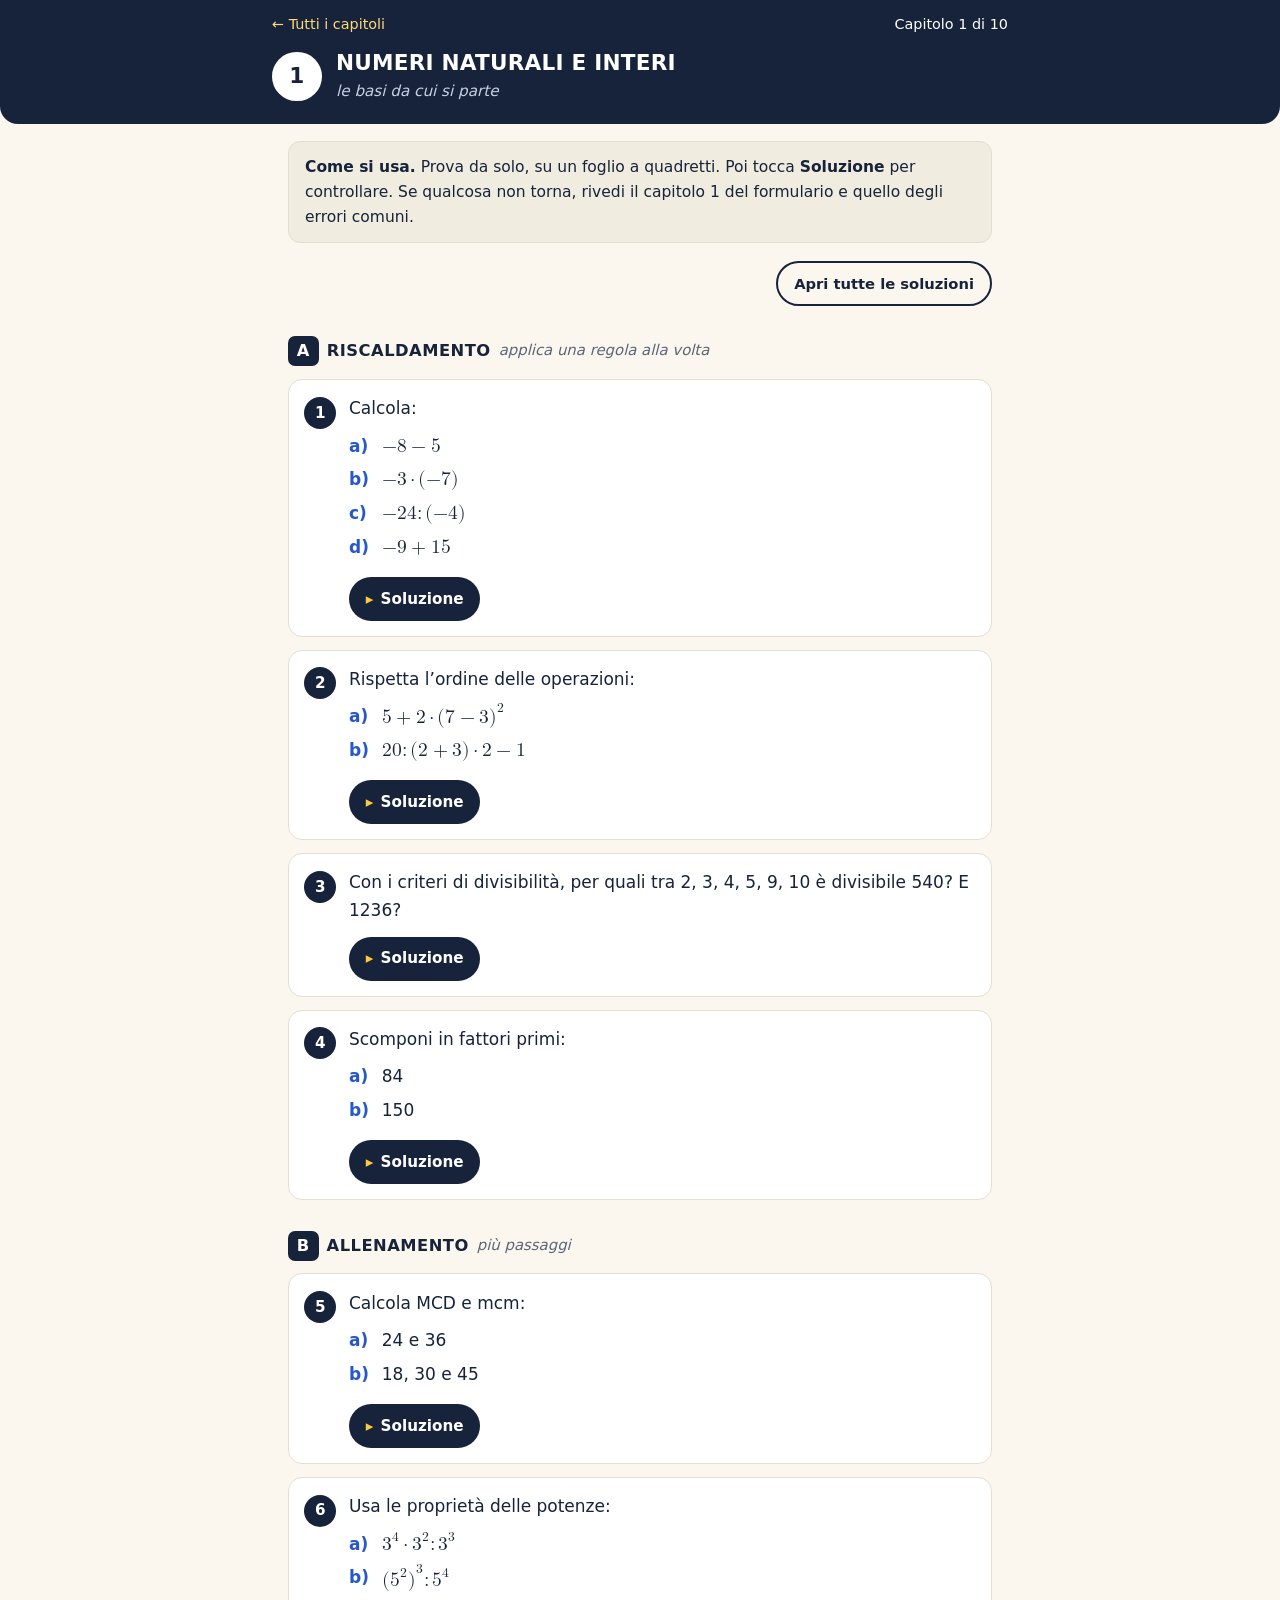
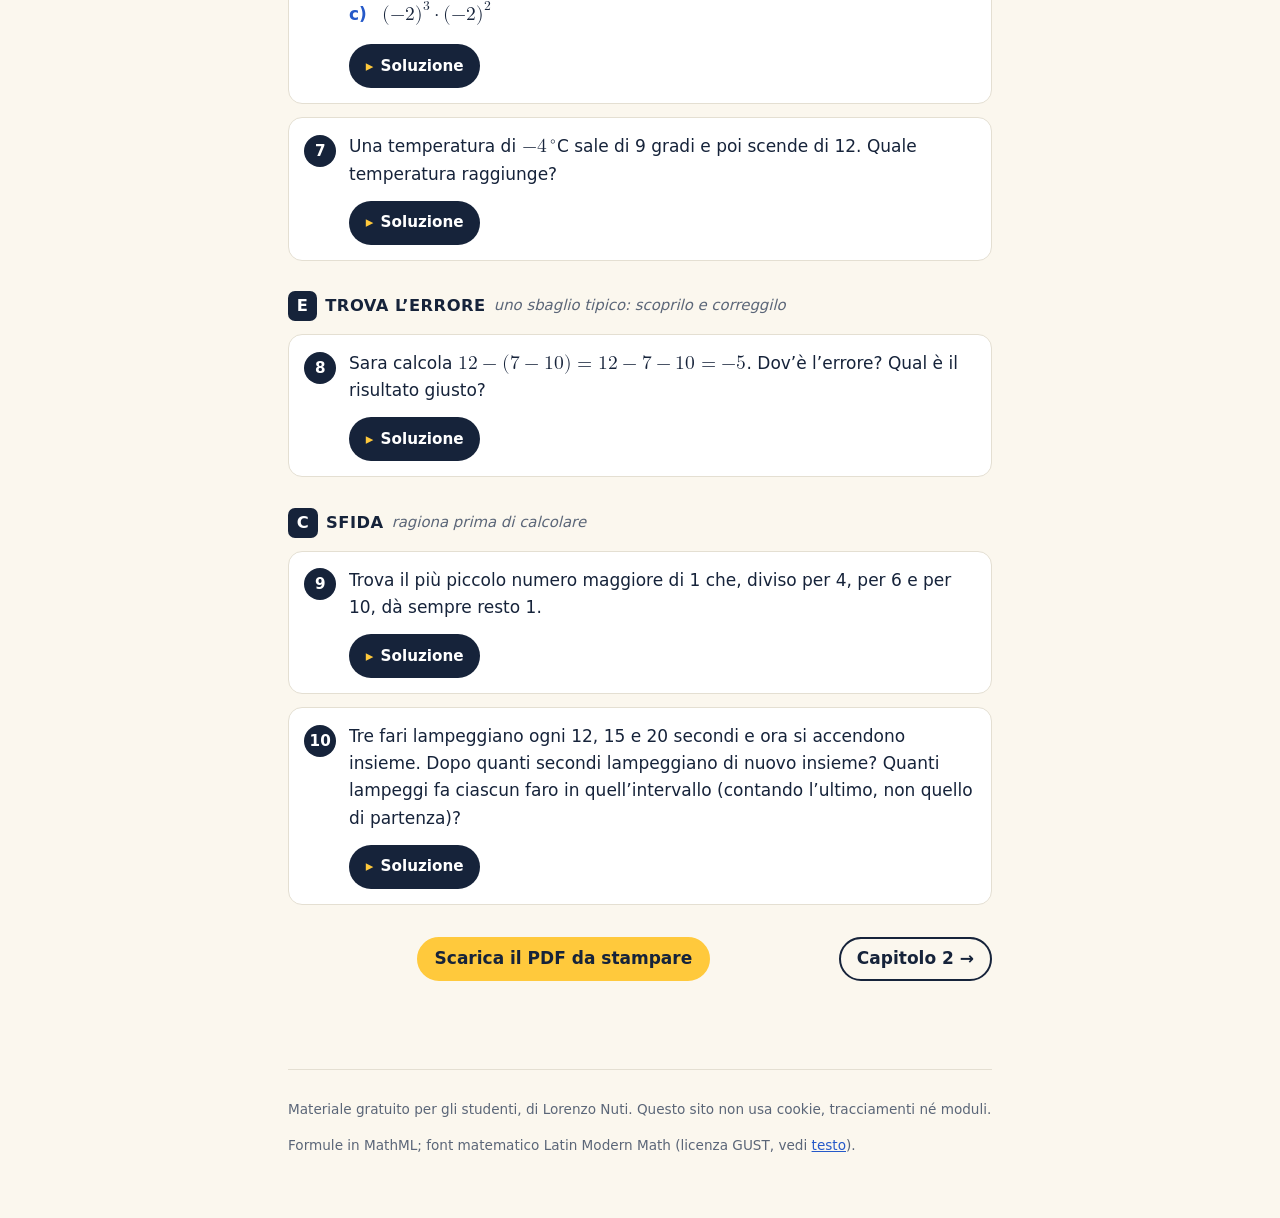
==== commit 25437e3d: "Add files via upload" ====
--- a/c1.html
+++ b/c1.html
@@ -4,38 +4,72 @@
 <meta charset="utf-8">
 <meta name="viewport" content="width=device-width, initial-scale=1">
 <meta name="theme-color" content="#16233a">
-<title>Cap. 1 · Sistemi lineari — Matematica secondo anno</title>
-<meta name="description" content="Esercizi di autoverifica: Sistemi lineari. Matematica secondo anno, di Lorenzo Nuti.">
+<title>Cap. 1 · Numeri naturali e interi — Matematica primo anno</title>
+<meta name="description" content="Esercizi di autoverifica: Numeri naturali e interi. Matematica primo anno, di Lorenzo Nuti.">
 <link rel="icon" href="data:image/svg+xml,%3Csvg xmlns='http://www.w3.org/2000/svg' viewBox='0 0 32 32'%3E%3Crect width='32' height='32' rx='7' fill='%2316233a'/%3E%3Ctext x='16' y='23' font-size='20' text-anchor='middle' fill='%23ffc93c' font-family='serif'%3E%E2%88%91%3C/text%3E%3C/svg%3E">
-<link rel="stylesheet" href="../style.css">
+<link rel="stylesheet" href="style.css">
 </head>
 <body>
 <header class="top"><div class="in">
-<div class="nav"><a href="index.html">← Tutti i capitoli</a><span>Capitolo 1 di 8</span></div>
-<div class="hd"><div class="badge">1</div><div><h1>Sistemi lineari</h1><p>due incognite, due equazioni, una soluzione</p></div></div>
+<div class="nav"><a href="index.html">← Tutti i capitoli</a><span>Capitolo 1 di 10</span></div>
+<div class="hd"><div class="badge">1</div><div><h1>Numeri naturali e interi</h1><p>le basi da cui si parte</p></div></div>
 </div></header>
 <main class="wrap">
 <div class="how"><b>Come si usa.</b> Prova da solo, su un foglio a quadretti. Poi tocca <b>Soluzione</b> per controllare. Se qualcosa non torna, rivedi il capitolo&nbsp;1 del formulario e quello degli errori comuni.</div>
 <p class="tools"><button id="tutte" type="button" hidden>Apri tutte le soluzioni</button></p>
 <h2 class="lv lvA"><span class="l">A</span> Riscaldamento <small>applica una regola alla volta</small></h2>
-<article class="ex" id="e1"><div class="num">1</div><div class="body"><div class="txt"><p>Risolvi: <math display="inline" xmlns="http://www.w3.org/1998/Math/MathML"><mrow><mo stretchy="true" form="prefix">{</mo><mtable><mtr><mtd columnalign="left" style="text-align: left"><mi>x</mi><mo>+</mo><mi>y</mi><mo>=</mo><mn>5</mn></mtd></mtr><mtr><mtd columnalign="left" style="text-align: left"><mi>x</mi><mo>−</mo><mi>y</mi><mo>=</mo><mn>1</mn></mtd></mtr></mtable></mrow></math></p></div><details class="sol"><summary>Soluzione</summary><div class="sbody"><p><math display="inline" xmlns="http://www.w3.org/1998/Math/MathML"><mrow><mrow><mo stretchy="false" form="prefix">(</mo><mi>x</mi><mo>;</mo><mi>y</mi><mo stretchy="false" form="postfix">)</mo></mrow><mo>=</mo><mrow><mo stretchy="false" form="prefix">(</mo><mn>3</mn><mo>;</mo><mn>2</mn><mo stretchy="false" form="postfix">)</mo></mrow></mrow></math></p></div></details></div></article>
-<article class="ex" id="e2"><div class="num">2</div><div class="body"><div class="txt"><p>Risolvi per sostituzione: <math display="inline" xmlns="http://www.w3.org/1998/Math/MathML"><mrow><mo stretchy="true" form="prefix">{</mo><mtable><mtr><mtd columnalign="left" style="text-align: left"><mi>y</mi><mo>=</mo><mn>2</mn><mi>x</mi><mo>−</mo><mn>1</mn></mtd></mtr><mtr><mtd columnalign="left" style="text-align: left"><mn>3</mn><mi>x</mi><mo>+</mo><mi>y</mi><mo>=</mo><mn>9</mn></mtd></mtr></mtable></mrow></math></p></div><details class="sol"><summary>Soluzione</summary><div class="sbody"><p><math display="inline" xmlns="http://www.w3.org/1998/Math/MathML"><mrow><mrow><mo stretchy="false" form="prefix">(</mo><mi>x</mi><mo>;</mo><mi>y</mi><mo stretchy="false" form="postfix">)</mo></mrow><mo>=</mo><mrow><mo stretchy="false" form="prefix">(</mo><mn>2</mn><mo>;</mo><mn>3</mn><mo stretchy="false" form="postfix">)</mo></mrow></mrow></math></p></div></details></div></article>
-<article class="ex" id="e3"><div class="num">3</div><div class="body"><div class="txt"><p>Risolvi con il confronto: <math display="inline" xmlns="http://www.w3.org/1998/Math/MathML"><mrow><mo stretchy="true" form="prefix">{</mo><mtable><mtr><mtd columnalign="left" style="text-align: left"><mi>y</mi><mo>=</mo><mn>3</mn><mi>x</mi><mo>−</mo><mn>2</mn></mtd></mtr><mtr><mtd columnalign="left" style="text-align: left"><mi>y</mi><mo>=</mo><mi>x</mi><mo>+</mo><mn>4</mn></mtd></mtr></mtable></mrow></math></p></div><details class="sol"><summary>Soluzione</summary><div class="sbody"><p><math display="inline" xmlns="http://www.w3.org/1998/Math/MathML"><mrow><mrow><mo stretchy="false" form="prefix">(</mo><mi>x</mi><mo>;</mo><mi>y</mi><mo stretchy="false" form="postfix">)</mo></mrow><mo>=</mo><mrow><mo stretchy="false" form="prefix">(</mo><mn>3</mn><mo>;</mo><mn>7</mn><mo stretchy="false" form="postfix">)</mo></mrow></mrow></math></p></div></details></div></article>
-<article class="ex" id="e4"><div class="num">4</div><div class="body"><div class="txt"><p>Risolvi per riduzione: <math display="inline" xmlns="http://www.w3.org/1998/Math/MathML"><mrow><mo stretchy="true" form="prefix">{</mo><mtable><mtr><mtd columnalign="left" style="text-align: left"><mn>4</mn><mi>x</mi><mo>+</mo><mn>3</mn><mi>y</mi><mo>=</mo><mn>10</mn></mtd></mtr><mtr><mtd columnalign="left" style="text-align: left"><mn>2</mn><mi>x</mi><mo>−</mo><mn>5</mn><mi>y</mi><mo>=</mo><mo form="prefix">−</mo><mn>8</mn></mtd></mtr></mtable></mrow></math></p></div><details class="sol"><summary>Soluzione</summary><div class="sbody"><p><math display="inline" xmlns="http://www.w3.org/1998/Math/MathML"><mrow><mrow><mo stretchy="false" form="prefix">(</mo><mi>x</mi><mo>;</mo><mi>y</mi><mo stretchy="false" form="postfix">)</mo></mrow><mo>=</mo><mrow><mo stretchy="false" form="prefix">(</mo><mn>1</mn><mo>;</mo><mn>2</mn><mo stretchy="false" form="postfix">)</mo></mrow></mrow></math></p></div></details></div></article>
+<article class="ex" id="e1"><div class="num">1</div><div class="body"><div class="txt"><p>Calcola:</p><ul class="sub"><li><span class="lab">a)</span><span><math xmlns="http://www.w3.org/1998/Math/MathML" display="inline"><mrow><mo form="prefix">−</mo><mn>8</mn><mo>−</mo><mn>5</mn></mrow></math></span></li><li><span class="lab">b)</span><span><math xmlns="http://www.w3.org/1998/Math/MathML" display="inline"><mrow><mo form="prefix">−</mo><mn>3</mn><mo>⋅</mo><mrow><mo stretchy="false" form="prefix">(</mo><mo form="prefix">−</mo><mn>7</mn><mo stretchy="false" form="postfix">)</mo></mrow></mrow></math></span></li><li><span class="lab">c)</span><span><math xmlns="http://www.w3.org/1998/Math/MathML" display="inline"><mrow><mo form="prefix">−</mo><mn>24</mn><mo>:</mo><mrow><mo stretchy="false" form="prefix">(</mo><mo form="prefix">−</mo><mn>4</mn><mo stretchy="false" form="postfix">)</mo></mrow></mrow></math></span></li><li><span class="lab">d)</span><span><math xmlns="http://www.w3.org/1998/Math/MathML" display="inline"><mrow><mo form="prefix">−</mo><mn>9</mn><mo>+</mo><mn>15</mn></mrow></math></span></li></ul></div><details class="sol"><summary>Soluzione</summary><div class="sbody"><ul class="sub"><li><span class="lab">a)</span><span><math xmlns="http://www.w3.org/1998/Math/MathML" display="inline"><mrow><mo form="prefix">−</mo><mn>13</mn></mrow></math></span></li><li><span class="lab">b)</span><span><math display="inline" xmlns="http://www.w3.org/1998/Math/MathML"><mn>21</mn></math></span></li><li><span class="lab">c)</span><span><math display="inline" xmlns="http://www.w3.org/1998/Math/MathML"><mn>6</mn></math></span></li><li><span class="lab">d)</span><span><math display="inline" xmlns="http://www.w3.org/1998/Math/MathML"><mn>6</mn></math></span></li></ul></div></details></div></article>
+<article class="ex" id="e2"><div class="num">2</div><div class="body"><div class="txt"><p>Rispetta l’ordine delle operazioni:</p><ul class="sub"><li><span class="lab">a)</span><span><math xmlns="http://www.w3.org/1998/Math/MathML" display="inline"><mrow><mn>5</mn><mo>+</mo><mn>2</mn><mo>⋅</mo><msup><mrow><mo stretchy="false" form="prefix">(</mo><mn>7</mn><mo>−</mo><mn>3</mn><mo stretchy="false" form="postfix">)</mo></mrow><mn>2</mn></msup></mrow></math></span></li><li><span class="lab">b)</span><span><math xmlns="http://www.w3.org/1998/Math/MathML" display="inline"><mrow><mn>20</mn><mo>:</mo><mrow><mo stretchy="false" form="prefix">(</mo><mn>2</mn><mo>+</mo><mn>3</mn><mo stretchy="false" form="postfix">)</mo></mrow><mo>⋅</mo><mn>2</mn><mo>−</mo><mn>1</mn></mrow></math></span></li></ul></div><details class="sol"><summary>Soluzione</summary><div class="sbody"><ul class="sub"><li><span class="lab">a)</span><span><math display="inline" xmlns="http://www.w3.org/1998/Math/MathML"><mrow><mn>5</mn><mo>+</mo><mn>2</mn><mo>⋅</mo><mn>16</mn><mo>=</mo><mn>37</mn></mrow></math></span></li><li><span class="lab">b)</span><span><math xmlns="http://www.w3.org/1998/Math/MathML" display="inline"><mrow><mn>20</mn><mo>:</mo><mn>5</mn><mo>⋅</mo><mn>2</mn><mo>−</mo><mn>1</mn></mrow></math><wbr><math xmlns="http://www.w3.org/1998/Math/MathML" display="inline"><mrow><mo form="infix">=</mo><mn>4</mn><mo>⋅</mo><mn>2</mn><mo>−</mo><mn>1</mn></mrow></math><wbr><math xmlns="http://www.w3.org/1998/Math/MathML" display="inline"><mrow><mo form="infix">=</mo><mn>7</mn></mrow></math></span></li></ul></div></details></div></article>
+<article class="ex" id="e3"><div class="num">3</div><div class="body"><div class="txt"><p>Con i criteri di divisibilità, per quali tra 2, 3, 4, 5, 9, 10 è
+divisibile 540? E 1236?</p></div><details class="sol"><summary>Soluzione</summary><div class="sbody"><p>540: per tutti (2, 3, 4, 5, 9, 10). 1236: per 2, 3 e 4 (le cifre
+sommano
+<span class="nb"><math display="inline" xmlns="http://www.w3.org/1998/Math/MathML"><mn>12</mn></math>,</span>
+multiplo di 3 ma non di 9; finisce per 6; 36 è multiplo di 4).</p></div></details></div></article>
+<article class="ex" id="e4"><div class="num">4</div><div class="body"><div class="txt"><p>Scomponi in fattori primi:</p><ul class="sub"><li><span class="lab">a)</span><span>84</span></li><li><span class="lab">b)</span><span>150</span></li></ul></div><details class="sol"><summary>Soluzione</summary><div class="sbody"><ul class="sub"><li><span class="lab">a)</span><span><math display="inline" xmlns="http://www.w3.org/1998/Math/MathML"><mrow><mn>84</mn><mo>=</mo><msup><mn>2</mn><mn>2</mn></msup><mo>⋅</mo><mn>3</mn><mo>⋅</mo><mn>7</mn></mrow></math></span></li><li><span class="lab">b)</span><span><math display="inline" xmlns="http://www.w3.org/1998/Math/MathML"><mrow><mn>150</mn><mo>=</mo><mn>2</mn><mo>⋅</mo><mn>3</mn><mo>⋅</mo><msup><mn>5</mn><mn>2</mn></msup></mrow></math></span></li></ul></div></details></div></article>
 <h2 class="lv lvB"><span class="l">B</span> Allenamento <small>più passaggi</small></h2>
-<article class="ex" id="e5"><div class="num">5</div><div class="body"><div class="txt"><p>Risolvi: <math display="inline" xmlns="http://www.w3.org/1998/Math/MathML"><mrow><mo stretchy="true" form="prefix">{</mo><mtable><mtr><mtd columnalign="left" style="text-align: left"><mfrac displaystyle="true"><mi>x</mi><mn>2</mn></mfrac><mo>+</mo><mfrac displaystyle="true"><mi>y</mi><mn>3</mn></mfrac><mo>=</mo><mn>3</mn></mtd></mtr><mtr><mtd columnalign="left" style="text-align: left"><mi>x</mi><mo>−</mo><mi>y</mi><mo>=</mo><mn>1</mn></mtd></mtr></mtable></mrow></math></p></div><details class="sol"><summary>Soluzione</summary><div class="sbody"><p><math display="inline" xmlns="http://www.w3.org/1998/Math/MathML"><mrow><mrow><mo stretchy="false" form="prefix">(</mo><mi>x</mi><mo>;</mo><mi>y</mi><mo stretchy="false" form="postfix">)</mo></mrow><mo>=</mo><mrow><mo stretchy="false" form="prefix">(</mo><mn>4</mn><mo>;</mo><mn>3</mn><mo stretchy="false" form="postfix">)</mo></mrow></mrow></math></p></div></details></div></article>
-<article class="ex" id="e6"><div class="num">6</div><div class="body"><div class="txt"><p>Quale di questi sistemi è impossibile e quale è indeterminato? Che cosa sono, nel piano, le due rette?</p><ul class="sub"><li><span class="lab">a)</span><span><math display="inline" xmlns="http://www.w3.org/1998/Math/MathML"><mrow><mo stretchy="true" form="prefix">{</mo><mtable><mtr><mtd columnalign="left" style="text-align: left"><mn>2</mn><mi>x</mi><mo>−</mo><mn>4</mn><mi>y</mi><mo>=</mo><mn>3</mn></mtd></mtr><mtr><mtd columnalign="left" style="text-align: left"><mi>x</mi><mo>−</mo><mn>2</mn><mi>y</mi><mo>=</mo><mn>5</mn></mtd></mtr></mtable></mrow></math></span></li><li><span class="lab">b)</span><span><math display="inline" xmlns="http://www.w3.org/1998/Math/MathML"><mrow><mo stretchy="true" form="prefix">{</mo><mtable><mtr><mtd columnalign="left" style="text-align: left"><mn>3</mn><mi>x</mi><mo>−</mo><mn>6</mn><mi>y</mi><mo>=</mo><mn>9</mn></mtd></mtr><mtr><mtd columnalign="left" style="text-align: left"><mi>x</mi><mo>−</mo><mn>2</mn><mi>y</mi><mo>=</mo><mn>3</mn></mtd></mtr></mtable></mrow></math></span></li></ul></div><details class="sol"><summary>Soluzione</summary><div class="sbody"><ul class="sub"><li><span class="lab">a)</span><span>impossibile (rette parallele)</span></li><li><span class="lab">b)</span><span>indeterminato (rette coincidenti)</span></li></ul></div></details></div></article>
-<article class="ex" id="e7"><div class="num">7</div><div class="body"><div class="txt"><p>Risolvi con la regola di Cramer: <math display="inline" xmlns="http://www.w3.org/1998/Math/MathML"><mrow><mo stretchy="true" form="prefix">{</mo><mtable><mtr><mtd columnalign="left" style="text-align: left"><mn>3</mn><mi>x</mi><mo>−</mo><mn>2</mn><mi>y</mi><mo>=</mo><mn>7</mn></mtd></mtr><mtr><mtd columnalign="left" style="text-align: left"><mn>5</mn><mi>x</mi><mo>+</mo><mi>y</mi><mo>=</mo><mn>3</mn></mtd></mtr></mtable></mrow></math></p></div><details class="sol"><summary>Soluzione</summary><div class="sbody"><p><span class="nb"><math display="inline" xmlns="http://www.w3.org/1998/Math/MathML"><mrow><mi>D</mi><mo>=</mo><mn>13</mn><mo>,</mo><mspace width="0.222em"></mspace><msub><mi>D</mi><mi>x</mi></msub><mo>=</mo><mn>13</mn><mo>,</mo><mspace width="0.222em"></mspace><msub><mi>D</mi><mi>y</mi></msub><mo>=</mo><mo form="prefix">−</mo><mn>26</mn></mrow></math>,</span> quindi <math display="inline" xmlns="http://www.w3.org/1998/Math/MathML"><mrow><mrow><mo stretchy="false" form="prefix">(</mo><mi>x</mi><mo>;</mo><mi>y</mi><mo stretchy="false" form="postfix">)</mo></mrow><mo>=</mo><mrow><mo stretchy="false" form="prefix">(</mo><mn>1</mn><mo>;</mo><mo form="prefix">−</mo><mn>2</mn><mo stretchy="false" form="postfix">)</mo></mrow></mrow></math></p></div></details></div></article>
+<article class="ex" id="e5"><div class="num">5</div><div class="body"><div class="txt"><p>Calcola MCD e mcm:</p><ul class="sub"><li><span class="lab">a)</span><span>24 e 36</span></li><li><span class="lab">b)</span><span>18, 30 e 45</span></li></ul></div><details class="sol"><summary>Soluzione</summary><div class="sbody"><ul class="sub"><li><span class="lab">a)</span><span><span class="nb"><math display="inline" xmlns="http://www.w3.org/1998/Math/MathML"><mrow><mn>24</mn><mo>=</mo><msup><mn>2</mn><mn>3</mn></msup><mo>⋅</mo><mn>3</mn></mrow></math>,</span>
+<span class="nb"><math display="inline" xmlns="http://www.w3.org/1998/Math/MathML"><mrow><mn>36</mn><mo>=</mo><msup><mn>2</mn><mn>2</mn></msup><mo>⋅</mo><msup><mn>3</mn><mn>2</mn></msup></mrow></math>:</span>
+MCD
+<span class="nb"><math display="inline" xmlns="http://www.w3.org/1998/Math/MathML"><mrow><mo>=</mo><msup><mn>2</mn><mn>2</mn></msup><mo>⋅</mo><mn>3</mn><mo>=</mo><mn>12</mn></mrow></math>,</span>
+mcm
+<span class="nb"><math display="inline" xmlns="http://www.w3.org/1998/Math/MathML"><mrow><mo>=</mo><msup><mn>2</mn><mn>3</mn></msup><mo>⋅</mo><msup><mn>3</mn><mn>2</mn></msup><mo>=</mo><mn>72</mn></mrow></math>.</span></span></li><li><span class="lab">b)</span><span><span class="nb"><math display="inline" xmlns="http://www.w3.org/1998/Math/MathML"><mrow><mn>18</mn><mo>=</mo><mn>2</mn><mo>⋅</mo><msup><mn>3</mn><mn>2</mn></msup></mrow></math>,</span>
+<span class="nb"><math display="inline" xmlns="http://www.w3.org/1998/Math/MathML"><mrow><mn>30</mn><mo>=</mo><mn>2</mn><mo>⋅</mo><mn>3</mn><mo>⋅</mo><mn>5</mn></mrow></math>,</span>
+<span class="nb"><math display="inline" xmlns="http://www.w3.org/1998/Math/MathML"><mrow><mn>45</mn><mo>=</mo><msup><mn>3</mn><mn>2</mn></msup><mo>⋅</mo><mn>5</mn></mrow></math>:</span>
+MCD
+<span class="nb"><math display="inline" xmlns="http://www.w3.org/1998/Math/MathML"><mrow><mo>=</mo><mn>3</mn></mrow></math>,</span>
+mcm
+<math display="inline" xmlns="http://www.w3.org/1998/Math/MathML"><mrow><mo>=</mo><mn>2</mn><mo>⋅</mo><msup><mn>3</mn><mn>2</mn></msup><mo>⋅</mo><mn>5</mn><mo>=</mo><mn>90</mn></mrow></math></span></li></ul></div></details></div></article>
+<article class="ex" id="e6"><div class="num">6</div><div class="body"><div class="txt"><p>Usa le proprietà delle potenze:</p><ul class="sub"><li><span class="lab">a)</span><span><math display="inline" xmlns="http://www.w3.org/1998/Math/MathML"><mrow><msup><mn>3</mn><mn>4</mn></msup><mo>⋅</mo><msup><mn>3</mn><mn>2</mn></msup><mo>:</mo><msup><mn>3</mn><mn>3</mn></msup></mrow></math></span></li><li><span class="lab">b)</span><span><math xmlns="http://www.w3.org/1998/Math/MathML" display="inline"><mrow><msup><mrow><mo stretchy="false" form="prefix">(</mo><msup><mn>5</mn><mn>2</mn></msup><mo stretchy="false" form="postfix">)</mo></mrow><mn>3</mn></msup><mo>:</mo><msup><mn>5</mn><mn>4</mn></msup></mrow></math></span></li><li><span class="lab">c)</span><span><math xmlns="http://www.w3.org/1998/Math/MathML" display="inline"><mrow><msup><mrow><mo stretchy="false" form="prefix">(</mo><mo form="prefix">−</mo><mn>2</mn><mo stretchy="false" form="postfix">)</mo></mrow><mn>3</mn></msup><mo>⋅</mo><msup><mrow><mo stretchy="false" form="prefix">(</mo><mo form="prefix">−</mo><mn>2</mn><mo stretchy="false" form="postfix">)</mo></mrow><mn>2</mn></msup></mrow></math></span></li></ul></div><details class="sol"><summary>Soluzione</summary><div class="sbody"><ul class="sub"><li><span class="lab">a)</span><span><math display="inline" xmlns="http://www.w3.org/1998/Math/MathML"><mrow><msup><mn>3</mn><mrow><mn>4</mn><mo>+</mo><mn>2</mn><mo>−</mo><mn>3</mn></mrow></msup><mo>=</mo><msup><mn>3</mn><mn>3</mn></msup><mo>=</mo><mn>27</mn></mrow></math></span></li><li><span class="lab">b)</span><span><math display="inline" xmlns="http://www.w3.org/1998/Math/MathML"><mrow><msup><mn>5</mn><mn>6</mn></msup><mo>:</mo><msup><mn>5</mn><mn>4</mn></msup><mo>=</mo><msup><mn>5</mn><mn>2</mn></msup><mo>=</mo><mn>25</mn></mrow></math></span></li><li><span class="lab">c)</span><span><math xmlns="http://www.w3.org/1998/Math/MathML" display="inline"><mrow><msup><mrow><mo stretchy="false" form="prefix">(</mo><mo form="prefix">−</mo><mn>2</mn><mo stretchy="false" form="postfix">)</mo></mrow><mn>5</mn></msup><mo>=</mo><mo form="prefix">−</mo><mn>32</mn></mrow></math></span></li></ul></div></details></div></article>
+<article class="ex" id="e7"><div class="num">7</div><div class="body"><div class="txt"><p>Una temperatura di
+<math xmlns="http://www.w3.org/1998/Math/MathML" display="inline"><mrow><mo form="prefix">−</mo><mn>4</mn><msup><mspace width="0.167em"/><mo>∘</mo></msup></mrow></math>C
+sale di 9 gradi e poi scende di 12. Quale temperatura raggiunge?</p></div><details class="sol"><summary>Soluzione</summary><div class="sbody"><p><span class="nb"><math xmlns="http://www.w3.org/1998/Math/MathML" display="inline"><mrow><mo form="prefix">−</mo><mn>4</mn><mo>+</mo><mn>9</mn><mo>−</mo><mn>12</mn><mo>=</mo><mo form="prefix">−</mo><mn>7</mn></mrow></math>,</span>
+quindi
+<math xmlns="http://www.w3.org/1998/Math/MathML" display="inline"><mrow><mo form="prefix">−</mo><mn>7</mn><msup><mspace width="0.167em"/><mo>∘</mo></msup></mrow></math>C.</p></div></details></div></article>
 <h2 class="lv lvE"><span class="l">E</span> Trova l’errore <small>uno sbaglio tipico: scoprilo e correggilo</small></h2>
-<article class="ex" id="e8"><div class="num">8</div><div class="body"><div class="txt"><p>Sara risolve <span class="nb"><math display="inline" xmlns="http://www.w3.org/1998/Math/MathML"><mrow><mo stretchy="true" form="prefix">{</mo><mtable><mtr><mtd columnalign="left" style="text-align: left"><mn>3</mn><mi>x</mi><mo>−</mo><mn>2</mn><mi>y</mi><mo>=</mo><mn>4</mn></mtd></mtr><mtr><mtd columnalign="left" style="text-align: left"><mi>y</mi><mo>=</mo><mi>x</mi><mo>+</mo><mn>1</mn></mtd></mtr></mtable></mrow></math> sostituendo e scrivendo <math display="inline" xmlns="http://www.w3.org/1998/Math/MathML"><mrow><mn>3</mn><mi>x</mi><mo>−</mo><mn>2</mn><mi>x</mi><mo>+</mo><mn>1</mn><mo>=</mo><mn>4</mn></mrow></math>,</span> da cui <span class="nb"><math display="inline" xmlns="http://www.w3.org/1998/Math/MathML"><mrow><mi>x</mi><mo>=</mo><mn>3</mn></mrow></math> e <math display="inline" xmlns="http://www.w3.org/1998/Math/MathML"><mrow><mi>y</mi><mo>=</mo><mn>4</mn></mrow></math>.</span> Dov’è l’errore? Qual è la soluzione giusta?</p></div><details class="sol"><summary>Soluzione</summary><div class="sbody"><p>Il meno davanti alla parentesi cambia il segno di entrambi i termini: <span class="nb"><math display="inline" xmlns="http://www.w3.org/1998/Math/MathML"><mrow><mn>3</mn><mi>x</mi><mo>−</mo><mn>2</mn><mrow><mo stretchy="false" form="prefix">(</mo><mi>x</mi><mo>+</mo><mn>1</mn><mo stretchy="false" form="postfix">)</mo></mrow><mo>=</mo><mn>4</mn></mrow></math>,</span> cioè <span class="nb"><math display="inline" xmlns="http://www.w3.org/1998/Math/MathML"><mrow><mn>3</mn><mi>x</mi><mo>−</mo><mn>2</mn><mi>x</mi><mo>−</mo><mn>2</mn><mo>=</mo><mn>4</mn></mrow></math>,</span> quindi <span class="nb"><math display="inline" xmlns="http://www.w3.org/1998/Math/MathML"><mrow><mi>x</mi><mo>=</mo><mn>6</mn></mrow></math> e <math display="inline" xmlns="http://www.w3.org/1998/Math/MathML"><mrow><mi>y</mi><mo>=</mo><mn>7</mn></mrow></math>.</span> La soluzione giusta è <math display="inline" xmlns="http://www.w3.org/1998/Math/MathML"><mrow><mo stretchy="false" form="prefix">(</mo><mn>6</mn><mo>;</mo><mn>7</mn><mo stretchy="false" form="postfix">)</mo></mrow></math> (con <math display="inline" xmlns="http://www.w3.org/1998/Math/MathML"><mrow><mo stretchy="false" form="prefix">(</mo><mn>3</mn><mo>;</mo><mn>4</mn><mo stretchy="false" form="postfix">)</mo></mrow></math> la prima equazione non torna: <math display="inline" xmlns="http://www.w3.org/1998/Math/MathML"><mrow><mn>9</mn><mo>−</mo><mn>8</mn><mo>=</mo><mn>1</mn><mo>≠</mo><mn>4</mn></mrow></math>).</p></div></details></div></article>
+<article class="ex" id="e8"><div class="num">8</div><div class="body"><div class="txt"><p>Sara calcola
+<math xmlns="http://www.w3.org/1998/Math/MathML" display="inline"><mrow><mn>12</mn><mo>−</mo><mrow><mo stretchy="false" form="prefix">(</mo><mn>7</mn><mo>−</mo><mn>10</mn><mo stretchy="false" form="postfix">)</mo></mrow></mrow></math><wbr><math xmlns="http://www.w3.org/1998/Math/MathML" display="inline"><mrow><mo form="infix">=</mo><mn>12</mn><mo>−</mo><mn>7</mn><mo>−</mo><mn>10</mn></mrow></math><wbr><span class="nb"><math xmlns="http://www.w3.org/1998/Math/MathML" display="inline"><mrow><mo form="infix">=</mo><mo form="prefix">−</mo><mn>5</mn></mrow></math>.</span>
+Dov’è l’errore? Qual è il risultato giusto?</p></div><details class="sol"><summary>Soluzione</summary><div class="sbody"><p>Il segno meno davanti alla parentesi cambia i segni di tutti i
+termini:
+<math xmlns="http://www.w3.org/1998/Math/MathML" display="inline"><mrow><mn>12</mn><mo>−</mo><mrow><mo stretchy="false" form="prefix">(</mo><mn>7</mn><mo>−</mo><mn>10</mn><mo stretchy="false" form="postfix">)</mo></mrow></mrow></math><wbr><math xmlns="http://www.w3.org/1998/Math/MathML" display="inline"><mrow><mo form="infix">=</mo><mn>12</mn><mo>−</mo><mn>7</mn><mo>+</mo><mn>10</mn></mrow></math><wbr><span class="nb"><math xmlns="http://www.w3.org/1998/Math/MathML" display="inline"><mrow><mo form="infix">=</mo><mn>15</mn></mrow></math>.</span></p></div></details></div></article>
 <h2 class="lv lvC"><span class="l">C</span> Sfida <small>ragiona prima di calcolare</small></h2>
-<article class="ex" id="e9"><div class="num">9</div><div class="body"><div class="txt"><p>In un parcheggio ci sono auto e moto: in tutto <math display="inline" xmlns="http://www.w3.org/1998/Math/MathML"><mn>30</mn></math> veicoli e <math display="inline" xmlns="http://www.w3.org/1998/Math/MathML"><mn>82</mn></math> ruote. Quante sono le auto e quante le moto?</p></div><details class="sol"><summary>Soluzione</summary><div class="sbody"><p><math display="inline" xmlns="http://www.w3.org/1998/Math/MathML"><mn>11</mn></math> auto e <math display="inline" xmlns="http://www.w3.org/1998/Math/MathML"><mn>19</mn></math> moto</p></div></details></div></article>
-<article class="ex" id="e10"><div class="num">10</div><div class="body"><div class="txt"><p>Un rettangolo ha perimetro <math display="inline" xmlns="http://www.w3.org/1998/Math/MathML"><mrow><mn>38</mn><mspace width="0.222em"></mspace><mtext mathvariant="normal">cm</mtext></mrow></math> e la base supera di <math display="inline" xmlns="http://www.w3.org/1998/Math/MathML"><mrow><mn>5</mn><mspace width="0.222em"></mspace><mtext mathvariant="normal">cm</mtext></mrow></math> l’altezza. Trova base, altezza e area.</p></div><details class="sol"><summary>Soluzione</summary><div class="sbody"><p>base <span class="nb"><math display="inline" xmlns="http://www.w3.org/1998/Math/MathML"><mrow><mn>12</mn><mspace width="0.222em"></mspace><mtext mathvariant="normal">cm</mtext></mrow></math>,</span> altezza <span class="nb"><math display="inline" xmlns="http://www.w3.org/1998/Math/MathML"><mrow><mn>7</mn><mspace width="0.222em"></mspace><mtext mathvariant="normal">cm</mtext></mrow></math>,</span> area <math display="inline" xmlns="http://www.w3.org/1998/Math/MathML"><mrow><mn>84</mn><mspace width="0.222em"></mspace><msup><mtext mathvariant="normal">cm</mtext><mn>2</mn></msup></mrow></math></p></div></details></div></article>
+<article class="ex" id="e9"><div class="num">9</div><div class="body"><div class="txt"><p>Trova il più piccolo numero maggiore di 1 che, diviso per 4, per 6 e
+per 10, dà sempre resto 1.</p></div><details class="sol"><summary>Soluzione</summary><div class="sbody"><p>Il numero meno 1 deve essere multiplo di 4, 6 e 10:
+<span class="nb"><math xmlns="http://www.w3.org/1998/Math/MathML" display="inline"><mrow><mtext mathvariant="normal">mcm</mtext><mrow><mo stretchy="false" form="prefix">(</mo><mn>4</mn><mo>,</mo><mn>6</mn><mo>,</mo><mn>10</mn><mo stretchy="false" form="postfix">)</mo></mrow><mo>=</mo><mn>60</mn></mrow></math>.</span>
+Il numero è
+<span class="nb"><math display="inline" xmlns="http://www.w3.org/1998/Math/MathML"><mrow><mn>60</mn><mo>+</mo><mn>1</mn><mo>=</mo><mn>61</mn></mrow></math>.</span></p></div></details></div></article>
+<article class="ex" id="e10"><div class="num">10</div><div class="body"><div class="txt"><p>Tre fari lampeggiano ogni 12, 15 e 20 secondi e ora si accendono
+insieme. Dopo quanti secondi lampeggiano di nuovo insieme? Quanti
+lampeggi fa ciascun faro in quell’intervallo (contando l’ultimo, non
+quello di partenza)?</p></div><details class="sol"><summary>Soluzione</summary><div class="sbody"><p><math xmlns="http://www.w3.org/1998/Math/MathML" display="inline"><mrow><mtext mathvariant="normal">mcm</mtext><mrow><mo stretchy="false" form="prefix">(</mo><mn>12</mn><mo>,</mo><mn>15</mn><mo>,</mo><mn>20</mn><mo stretchy="false" form="postfix">)</mo></mrow></mrow></math><wbr><span class="nb"><math xmlns="http://www.w3.org/1998/Math/MathML" display="inline"><mrow><mo form="infix">=</mo><mn>60</mn></mrow></math>:</span>
+dopo 60 secondi. Lampeggi:
+<span class="nb"><math display="inline" xmlns="http://www.w3.org/1998/Math/MathML"><mrow><mn>60</mn><mo>:</mo><mn>12</mn><mo>=</mo><mn>5</mn></mrow></math>,</span>
+<span class="nb"><math display="inline" xmlns="http://www.w3.org/1998/Math/MathML"><mrow><mn>60</mn><mo>:</mo><mn>15</mn><mo>=</mo><mn>4</mn></mrow></math>,</span>
+<span class="nb"><math display="inline" xmlns="http://www.w3.org/1998/Math/MathML"><mrow><mn>60</mn><mo>:</mo><mn>20</mn><mo>=</mo><mn>3</mn></mrow></math>.</span></p></div></details></div></article>
 <nav class="bottom" aria-label="Navigazione tra i capitoli"><span></span><a class="pdf" href="c1.pdf">Scarica il PDF da stampare</a><a href="c2.html">Capitolo 2 →</a></nav>
 </main>
 <div class="wrap"><footer>
 <p>Materiale gratuito per gli studenti, di Lorenzo Nuti. Questo sito non usa cookie, tracciamenti né moduli.</p>
-<p>Formule in MathML; font matematico Latin Modern Math (licenza GUST, vedi <a href="../LICENZA-font-GUST.txt">testo</a>).</p>
+<p>Formule in MathML; font matematico Latin Modern Math (licenza GUST, vedi <a href="LICENZA-font-GUST.txt">testo</a>).</p>
 </footer>
 </div>
 <script>
